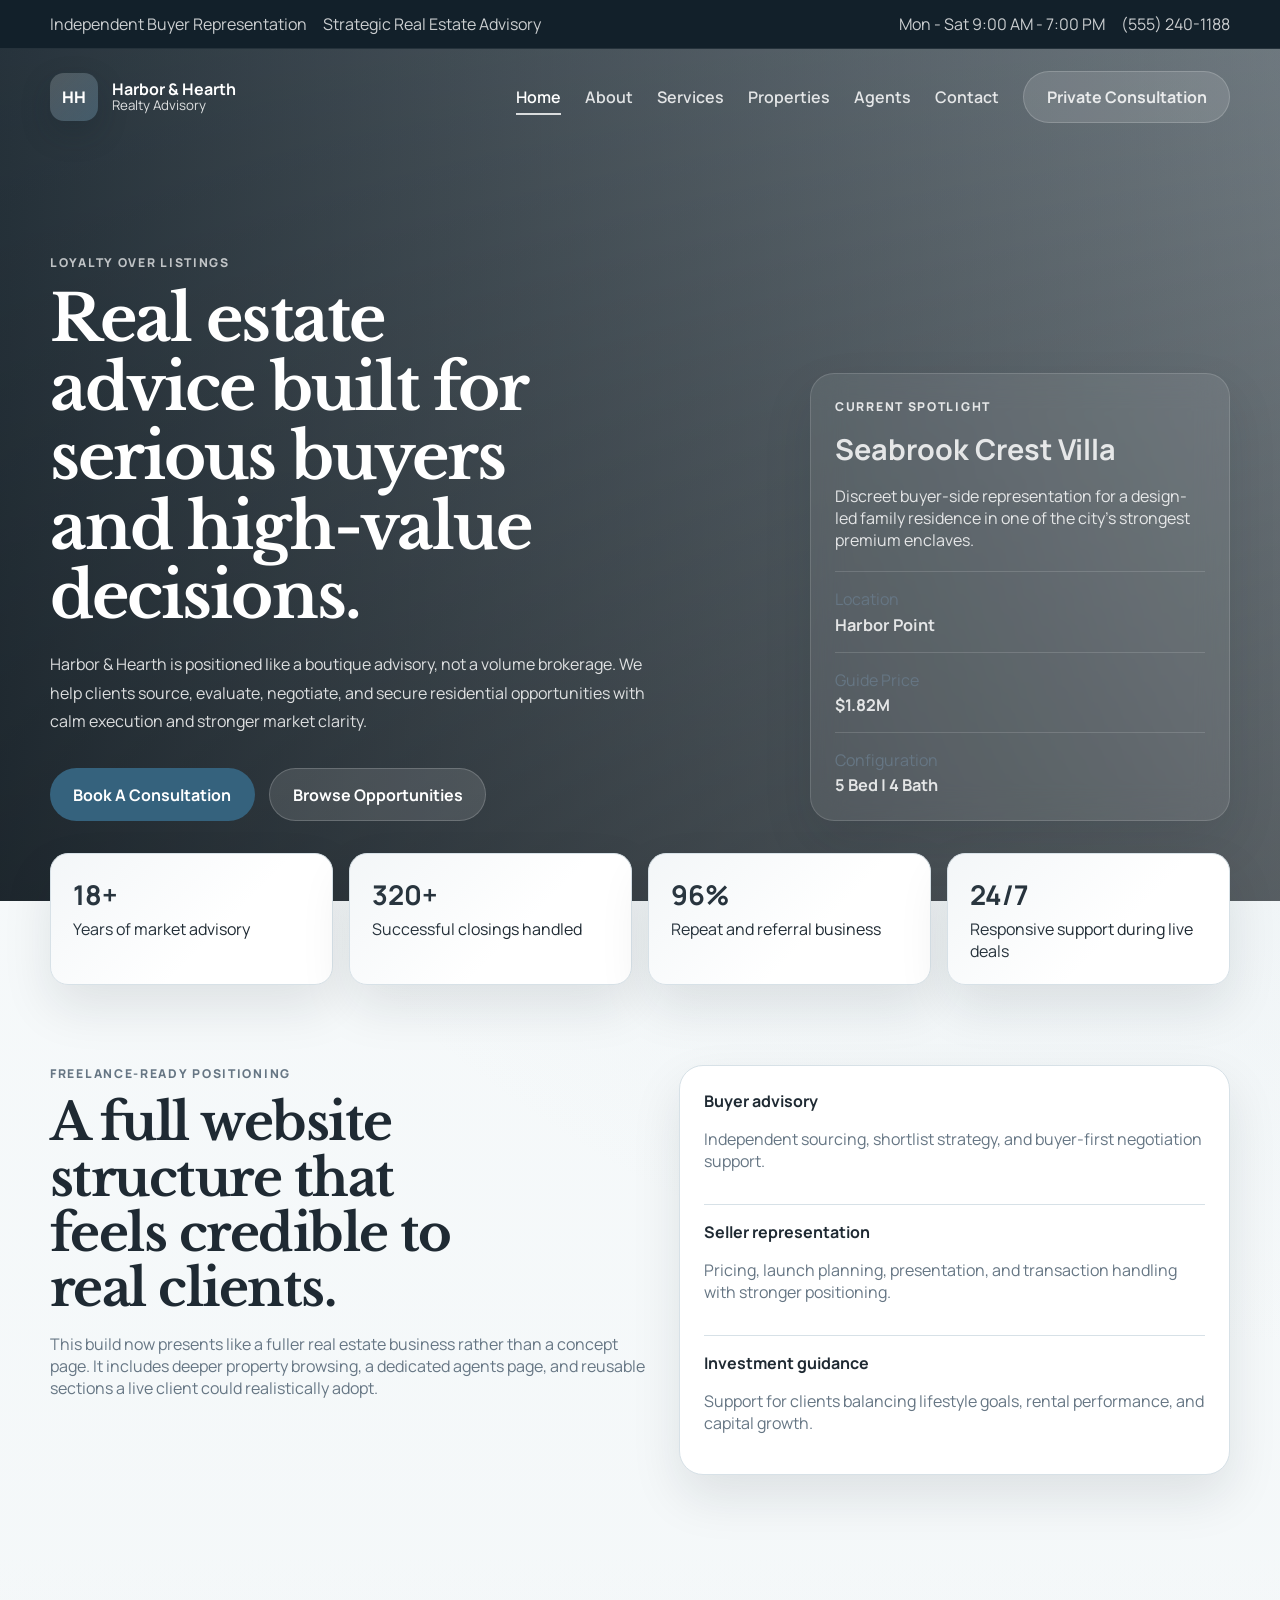
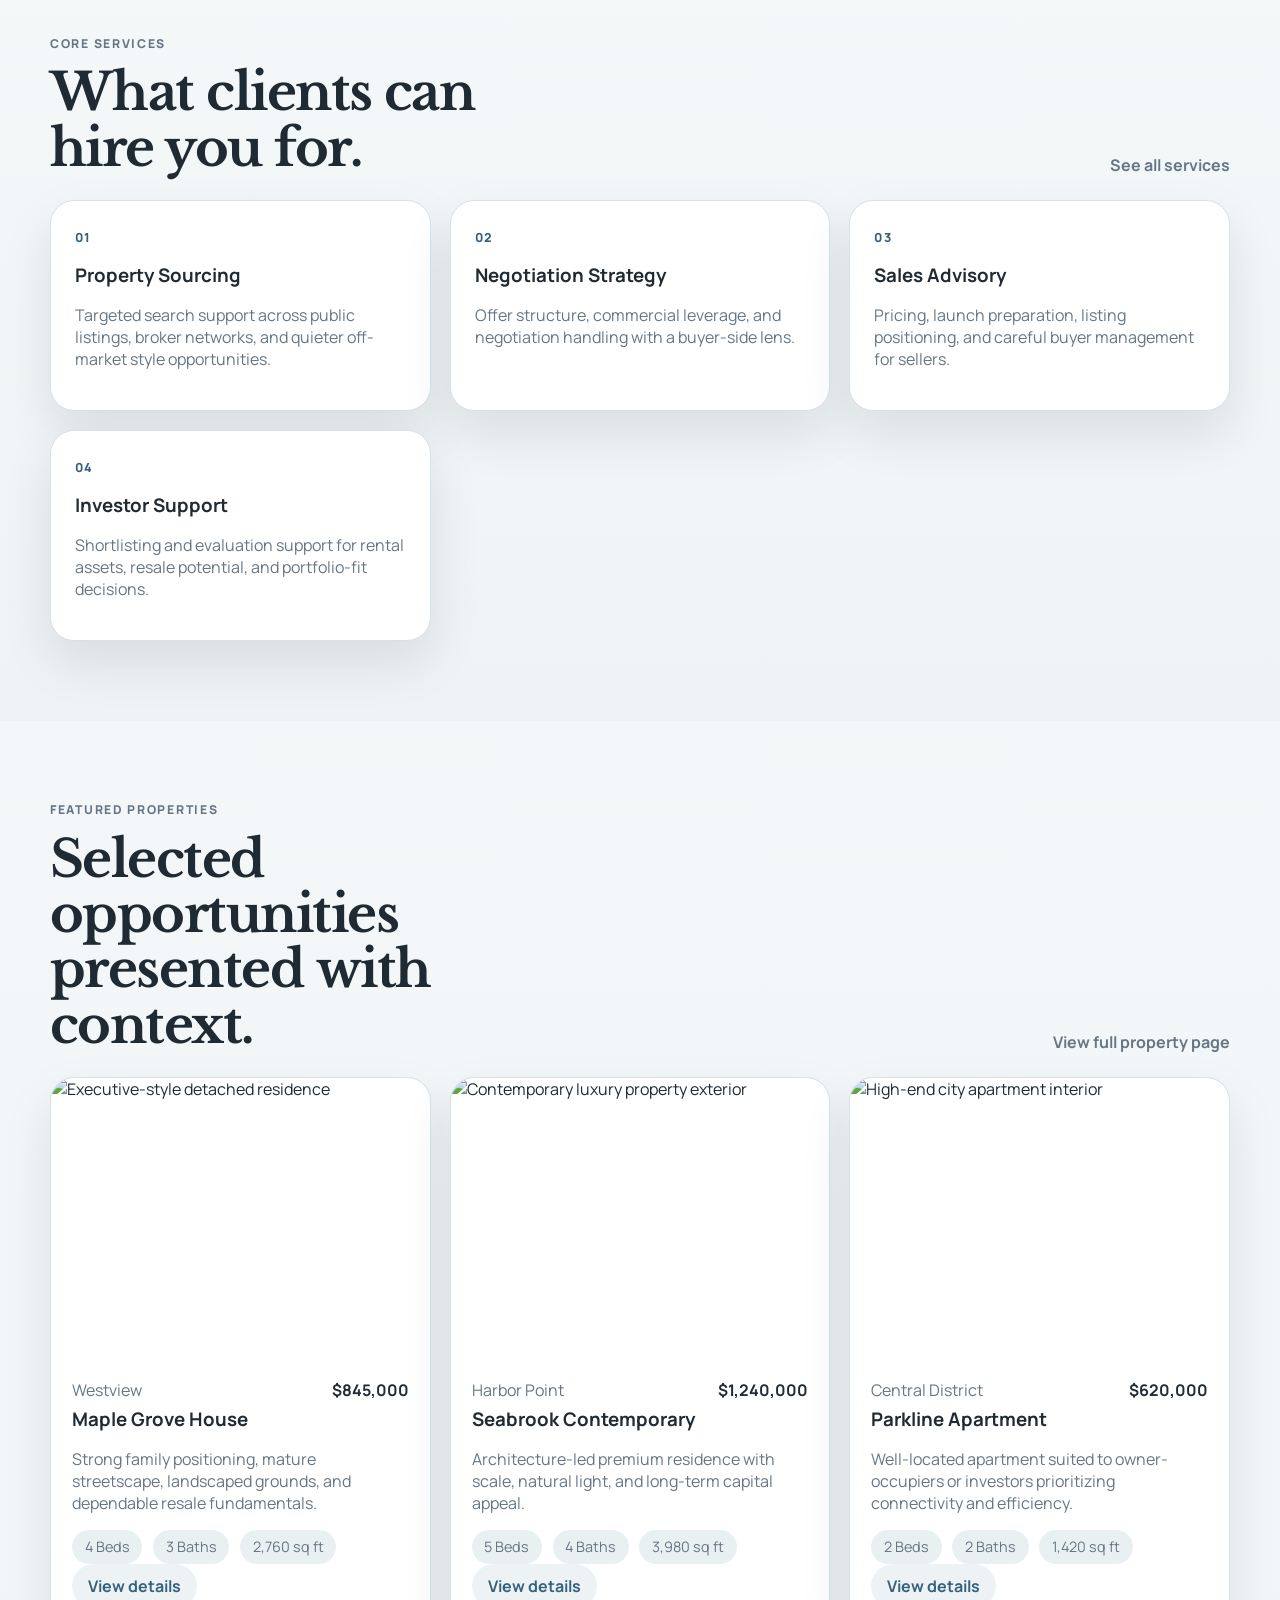
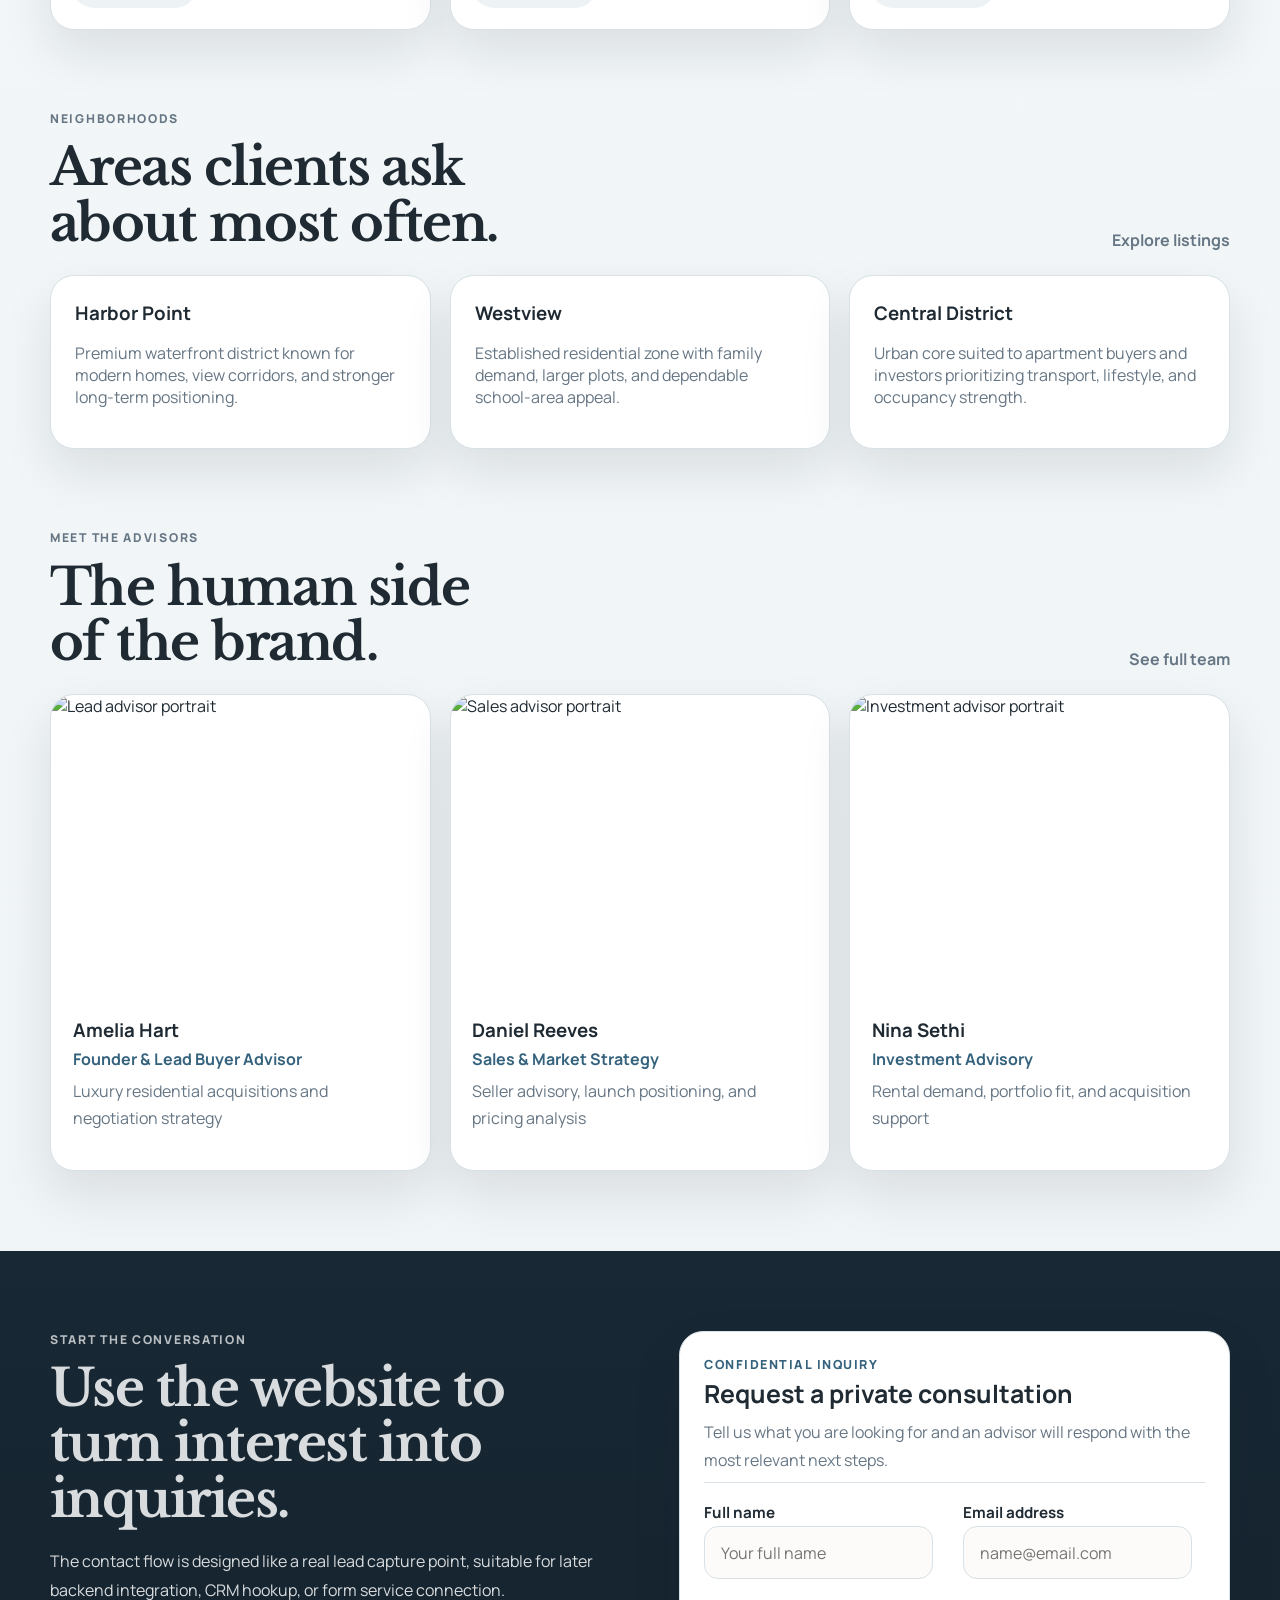
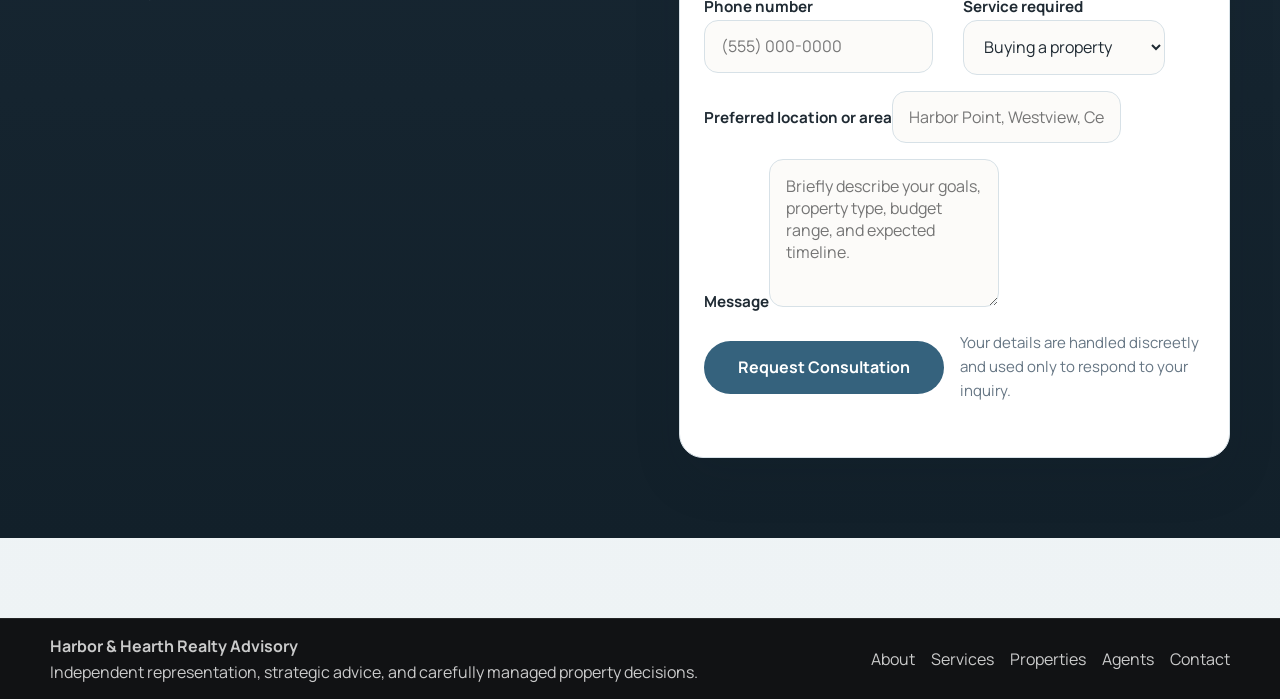
==== index.html @ f1cc51b2 "Initial commit - real estate website" ====
<!DOCTYPE html>
<html lang="en">

<head>
  <meta charset="UTF-8">
  <meta name="viewport" content="width=device-width, initial-scale=1.0">
  <title>Harbor & Hearth Realty Advisory</title>
  <meta name="description"
    content="Independent real estate advisory for buyers, sellers, and investors seeking premium residential opportunities.">
  <link rel="preconnect" href="https://fonts.googleapis.com">
  <link rel="preconnect" href="https://fonts.gstatic.com" crossorigin>
  <link
    href="https://fonts.googleapis.com/css2?family=Libre+Baskerville:wght@400;700&family=Manrope:wght@400;500;600;700;800&display=swap"
    rel="stylesheet">
  <link rel="stylesheet" href="styles.css">
</head>

<body>
  <div class="site-wrap">
    <header class="utility-bar">
      <div class="container utility-inner">
        <div class="utility-left"><span>Independent Buyer Representation</span><span>Strategic Real Estate
            Advisory</span></div>
        <div class="utility-right"><span>Mon - Sat 9:00 AM - 7:00 PM</span><span>(555) 240-1188</span></div>
      </div>
    </header>
    <header class="hero-shell hero-home">
      <div class="hero-overlay"></div>
      <nav class="nav container"><a class="brand" href="index.html"><span class="brand-badge">HH</span><span
            class="brand-copy"><strong>Harbor & Hearth</strong><small>Realty Advisory</small></span></a><button
          class="nav-toggle" type="button" aria-expanded="false"
          aria-label="Toggle navigation"><span></span><span></span><span></span></button>
        <div class="nav-links"><a href="index.html" aria-current="page">Home</a><a href="about.html">About</a><a
            href="services.html">Services</a><a href="properties.html">Properties</a><a href="agents.html">Agents</a><a
            href="contact.html">Contact</a><a class="button button-light" href="contact.html">Private Consultation</a>
        </div>
      </nav>
      <section class="hero container hero-main">
        <div class="hero-copy">
          <p class="section-tag section-tag-light">Loyalty over listings</p>
          <h1>Real estate advice built for serious buyers and high-value decisions.</h1>
          <p class="lead lead-light">Harbor & Hearth is positioned like a boutique advisory, not a volume brokerage. We
            help clients source, evaluate, negotiate, and secure residential opportunities with calm execution and
            stronger market clarity.</p>
          <div class="hero-actions"><a class="button button-solid" href="contact.html">Book A Consultation</a><a
              class="button button-ghost" href="properties.html">Browse Opportunities</a></div>
        </div>
        <aside class="hero-feature-card">
          <p class="section-tag section-tag-light">Current Spotlight</p>
          <h2>Seabrook Crest Villa</h2>
          <p>Discreet buyer-side representation for a design-led family residence in one of the city's strongest premium
            enclaves.</p>
          <div class="feature-meta">
            <div><span>Location</span><strong>Harbor Point</strong></div>
            <div><span>Guide Price</span><strong>$1.82M</strong></div>
            <div><span>Configuration</span><strong>5 Bed | 4 Bath</strong></div>
          </div>
        </aside>
      </section>
    </header>
    <main>
      <section class="stats-strip container">
        <article><strong data-count="18+">18+</strong><span>Years of market advisory</span></article>
        <article><strong data-count="320+">320+</strong><span>Successful closings handled</span></article>
        <article><strong data-count="96%">96%</strong><span>Repeat and referral business</span></article>
        <article><strong data-count="24/7">24/7</strong><span>Responsive support during live deals</span></article>
      </section>
      <section class="section container intro-grid">
        <div class="intro-copy">
          <p class="section-tag">Freelance-ready positioning</p>
          <h2>A full website structure that feels credible to real clients.</h2>
          <p>This build now presents like a fuller real estate business rather than a concept page. It includes deeper
            property browsing, a dedicated agents page, and reusable sections a live client could realistically adopt.
          </p>
        </div>
        <div class="intro-panel">
          <div><strong>Buyer advisory</strong>
            <p>Independent sourcing, shortlist strategy, and buyer-first negotiation support.</p>
          </div>
          <div><strong>Seller representation</strong>
            <p>Pricing, launch planning, presentation, and transaction handling with stronger positioning.</p>
          </div>
          <div><strong>Investment guidance</strong>
            <p>Support for clients balancing lifestyle goals, rental performance, and capital growth.</p>
          </div>
        </div>
      </section>
      <section class="section section-tinted">
        <div class="container">
          <div class="section-head">
            <div>
              <p class="section-tag">Core Services</p>
              <h2>What clients can hire you for.</h2>
            </div><a class="simple-link" href="services.html">See all services</a>
          </div>
          <div class="service-grid">
            <article><span class="service-number">01</span>
              <h3>Property Sourcing</h3>
              <p>Targeted search support across public listings, broker networks, and quieter off-market style
                opportunities.</p>
            </article>
            <article><span class="service-number">02</span>
              <h3>Negotiation Strategy</h3>
              <p>Offer structure, commercial leverage, and negotiation handling with a buyer-side lens.</p>
            </article>
            <article><span class="service-number">03</span>
              <h3>Sales Advisory</h3>
              <p>Pricing, launch preparation, listing positioning, and careful buyer management for sellers.</p>
            </article>
            <article><span class="service-number">04</span>
              <h3>Investor Support</h3>
              <p>Shortlisting and evaluation support for rental assets, resale potential, and portfolio-fit decisions.
              </p>
            </article>
          </div>
        </div>
      </section>
      <section class="section container">
        <div class="section-head">
          <div>
            <p class="section-tag">Featured Properties</p>
            <h2>Selected opportunities presented with context.</h2>
          </div><a class="simple-link" href="properties.html">View full property page</a>
        </div>
        <div class="property-grid">
          <article class="property-card"><img
              src="https://images.unsplash.com/photo-1512917774080-9991f1c4c750?auto=format&fit=crop&w=1200&q=80"
              alt="Executive-style detached residence">
            <div class="property-content">
              <div class="property-topline"><span>Westview</span><strong>$845,000</strong></div>
              <h3>Maple Grove House</h3>
              <p>Strong family positioning, mature streetscape, landscaped grounds, and dependable resale fundamentals.
              </p>
              <ul class="pill-list">
                <li>4 Beds</li>
                <li>3 Baths</li>
                <li>2,760 sq ft</li>
              </ul><a class="property-link" href="property-detail.html">View details</a>
            </div>
          </article>
          <article class="property-card property-card-featured"><img
              src="https://images.unsplash.com/photo-1494526585095-c41746248156?auto=format&fit=crop&w=1200&q=80"
              alt="Contemporary luxury property exterior">
            <div class="property-content">
              <div class="property-topline"><span>Harbor Point</span><strong>$1,240,000</strong></div>
              <h3>Seabrook Contemporary</h3>
              <p>Architecture-led premium residence with scale, natural light, and long-term capital appeal.</p>
              <ul class="pill-list">
                <li>5 Beds</li>
                <li>4 Baths</li>
                <li>3,980 sq ft</li>
              </ul><a class="property-link" href="property-detail.html">View details</a>
            </div>
          </article>
          <article class="property-card"><img
              src="https://images.unsplash.com/photo-1505693416388-ac5ce068fe85?auto=format&fit=crop&w=1200&q=80"
              alt="High-end city apartment interior">
            <div class="property-content">
              <div class="property-topline"><span>Central District</span><strong>$620,000</strong></div>
              <h3>Parkline Apartment</h3>
              <p>Well-located apartment suited to owner-occupiers or investors prioritizing connectivity and efficiency.
              </p>
              <ul class="pill-list">
                <li>2 Beds</li>
                <li>2 Baths</li>
                <li>1,420 sq ft</li>
              </ul><a class="property-link" href="property-detail.html">View details</a>
            </div>
          </article>
        </div>
      </section>
      <section class="section container neighborhood-section">
        <div class="section-head">
          <div>
            <p class="section-tag">Neighborhoods</p>
            <h2>Areas clients ask about most often.</h2>
          </div><a class="simple-link" href="properties.html">Explore listings</a>
        </div>
        <div class="team-cards">
          <article class="team-card">
            <h3>Harbor Point</h3>
            <p>Premium waterfront district known for modern homes, view corridors, and stronger long-term positioning.
            </p>
          </article>
          <article class="team-card">
            <h3>Westview</h3>
            <p>Established residential zone with family demand, larger plots, and dependable school-area appeal.</p>
          </article>
          <article class="team-card">
            <h3>Central District</h3>
            <p>Urban core suited to apartment buyers and investors prioritizing transport, lifestyle, and occupancy
              strength.</p>
          </article>
        </div>
      </section>
      <section class="section container">
        <div class="section-head">
          <div>
            <p class="section-tag">Meet The Advisors</p>
            <h2>The human side of the brand.</h2>
          </div><a class="simple-link" href="agents.html">See full team</a>
        </div>
        <div class="agent-preview-grid">
          <article class="agent-card"><img
              src="https://images.unsplash.com/photo-1494790108377-be9c29b29330?auto=format&fit=crop&w=800&q=80"
              alt="Lead advisor portrait">
            <div class="agent-card-content">
              <h3>Amelia Hart</h3>
              <p>Founder & Lead Buyer Advisor</p><span>Luxury residential acquisitions and negotiation strategy</span>
            </div>
          </article>
          <article class="agent-card"><img
              src="https://images.unsplash.com/photo-1500648767791-00dcc994a43e?auto=format&fit=crop&w=800&q=80"
              alt="Sales advisor portrait">
            <div class="agent-card-content">
              <h3>Daniel Reeves</h3>
              <p>Sales & Market Strategy</p><span>Seller advisory, launch positioning, and pricing analysis</span>
            </div>
          </article>
          <article class="agent-card"><img
              src="https://images.unsplash.com/photo-1438761681033-6461ffad8d80?auto=format&fit=crop&w=800&q=80"
              alt="Investment advisor portrait">
            <div class="agent-card-content">
              <h3>Nina Sethi</h3>
              <p>Investment Advisory</p><span>Rental demand, portfolio fit, and acquisition support</span>
            </div>
          </article>
        </div>
      </section>
      <section class="section section-dark">
        <div class="container contact-layout">
          <div class="contact-copy">
            <p class="section-tag section-tag-light">Start The Conversation</p>
            <h2>Use the website to turn interest into inquiries.</h2>
            <p class="lead lead-light">The contact flow is designed like a real lead capture point, suitable for later
              backend integration, CRM hookup, or form service connection.</p>
          </div>
          <form class="contact-form contact-form-panel">
            <div class="form-header full-width">
              <p class="form-kicker">Confidential Inquiry</p>
              <h3>Request a private consultation</h3>
              <p>Tell us what you are looking for and an advisor will respond with the most relevant next steps.</p>
            </div><label><span class="field-label">Full name</span><input type="text"
                placeholder="Your full name"></label><label><span class="field-label">Email address</span><input
                type="email" placeholder="name@email.com"></label><label><span class="field-label">Phone
                number</span><input type="tel" placeholder="(555) 000-0000"></label><label><span
                class="field-label">Service required</span><select>
                <option>Buying a property</option>
                <option>Selling a property</option>
                <option>Investment advisory</option>
              </select></label><label class="full-width"><span class="field-label">Preferred location or
                area</span><input type="text" placeholder="Harbor Point, Westview, Central District"></label><label
              class="full-width"><span class="field-label">Message</span><textarea rows="5"
                placeholder="Briefly describe your goals, property type, budget range, and expected timeline."></textarea></label>
            <div class="form-footer full-width"><button class="button button-solid" type="submit">Request
                Consultation</button>
              <p class="form-assurance">Your details are handled discreetly and used only to respond to your inquiry.
              </p>
            </div>
            <p class="form-note full-width" aria-live="polite"></p>
          </form>
        </div>
      </section>
    </main>
    <footer class="site-footer">
      <div class="container footer-inner">
        <div><strong>Harbor & Hearth Realty Advisory</strong>
          <p>Independent representation, strategic advice, and carefully managed property decisions.</p>
        </div>
        <div class="footer-meta"><a href="about.html">About</a><a href="services.html">Services</a><a
            href="properties.html">Properties</a><a href="agents.html">Agents</a><a href="contact.html">Contact</a>
        </div>
      </div>
    </footer>
  </div>
  <script src="script.js"></script>
</body>

</html>
---- styles.css ----
:root {
  --bg: #f4f7f8;
  --surface: #ffffff;
  --surface-soft: #e9f0f2;
  --surface-tint: #edf3f5;
  --surface-green: #e7eff0;
  --text: #1f2a33;
  --muted: #667684;
  --line: #d7e1e7;
  --accent: #9db7c5;
  --accent-strong: #35627d;
  --navy: #12202a;
  --navy-soft: #182834;
  --shadow: 0 22px 50px rgba(20, 33, 43, 0.1);
  --radius-xl: 32px;
  --radius-lg: 24px;
  --radius-md: 18px;
  --container: 1180px;
  --ease-smooth: cubic-bezier(0.22, 1, 0.36, 1);
}

* {
  box-sizing: border-box;
}

html {
  scroll-behavior: smooth;
}

body {
  margin: 0;
  font-family: "Manrope", sans-serif;
  color: var(--text);
  background:
    radial-gradient(circle at top right, rgba(157, 183, 197, 0.18), transparent 24%),
    linear-gradient(180deg, #f7fafb 0%, #eef3f5 100%);
  overflow-x: hidden;
}

img {
  display: block;
  width: 100%;
  object-fit: cover;
}

a {
  color: inherit;
  text-decoration: none;
  transition: color 0.3s var(--ease-smooth), opacity 0.3s var(--ease-smooth);
}

button,
input,
select,
textarea {
  font: inherit;
}

.container {
  width: min(calc(100% - 2rem), var(--container));
  margin: 0 auto;
}

.utility-bar {
  background: var(--navy);
  color: rgba(255, 255, 255, 0.78);
  border-bottom: 1px solid rgba(255, 255, 255, 0.08);
}

.utility-inner,
.utility-left,
.utility-right,
.footer-inner,
.footer-meta,
.contact-details {
  display: flex;
  align-items: center;
  gap: 1rem;
}

.utility-inner,
.footer-inner {
  justify-content: space-between;
  min-height: 3rem;
}

.utility-left,
.utility-right,
.footer-meta,
.contact-details {
  flex-wrap: wrap;
}

.hero-shell,
.inner-hero {
  position: relative;
  color: #ffffff;
  background-position: center;
  background-size: cover;
  overflow: hidden;
}

.hero-home {
  min-height: 92vh;
  background-image:
    linear-gradient(90deg, rgba(18, 32, 42, 0.9), rgba(18, 32, 42, 0.54)),
    url("https://images.unsplash.com/photo-1600585154340-be6161a56a0c?auto=format&fit=crop&w=1800&q=80");
}

.inner-hero {
  background-image:
    linear-gradient(90deg, rgba(18, 32, 42, 0.88), rgba(18, 32, 42, 0.52)),
    url("https://images.unsplash.com/photo-1460317442991-0ec209397118?auto=format&fit=crop&w=1800&q=80");
}

.inner-hero-about {
  background-image:
    linear-gradient(90deg, rgba(18, 32, 42, 0.88), rgba(18, 32, 42, 0.52)),
    url("https://images.unsplash.com/photo-1486406146926-c627a92ad1ab?auto=format&fit=crop&w=1800&q=80");
}

.inner-hero-services {
  background-image:
    linear-gradient(90deg, rgba(18, 32, 42, 0.88), rgba(18, 32, 42, 0.52)),
    url("https://images.unsplash.com/photo-1462396240927-52058a6a84ec?auto=format&fit=crop&w=1800&q=80");
}

.inner-hero-properties {
  background-image:
    linear-gradient(90deg, rgba(18, 32, 42, 0.88), rgba(18, 32, 42, 0.52)),
    url("https://images.unsplash.com/photo-1460317442991-0ec209397118?auto=format&fit=crop&w=1800&q=80");
}

.inner-hero-contact {
  background-image:
    linear-gradient(90deg, rgba(18, 32, 42, 0.88), rgba(18, 32, 42, 0.52)),
    url("https://images.unsplash.com/photo-1431576901776-e539bd916ba2?auto=format&fit=crop&w=1800&q=80");
}

.hero-overlay {
  position: absolute;
  inset: 0;
  background: linear-gradient(180deg, rgba(0, 0, 0, 0.05), rgba(0, 0, 0, 0.28));
  pointer-events: none;
  animation: pulse-overlay 10s ease-in-out infinite alternate;
}

.nav,
.hero,
.contact-layout,
.inner-hero-content {
  position: relative;
  z-index: 1;
}

.nav {
  display: flex;
  align-items: center;
  justify-content: space-between;
  gap: 1rem;
  padding: 1.35rem 0;
  animation: fade-up 0.9s var(--ease-smooth) both;
}

.brand {
  display: inline-flex;
  align-items: center;
  gap: 0.85rem;
}

.brand-badge {
  display: grid;
  place-items: center;
  width: 3rem;
  height: 3rem;
  border-radius: 14px;
  background: linear-gradient(135deg, rgba(255, 255, 255, 0.18), rgba(109, 153, 178, 0.38));
  color: #ffffff;
  font-weight: 800;
  box-shadow: 0 12px 30px rgba(18, 32, 42, 0.22);
}

.brand-copy {
  display: flex;
  flex-direction: column;
  line-height: 1.1;
}

.brand-copy strong {
  font-size: 1rem;
}

.brand-copy small,
.nav-links a,
.section-tag-light,
.lead-light,
.hero-feature-card p,
.hero-feature-card span,
.hero-feature-card h2,
.contact-copy,
.contact-copy .lead,
.hero-feature-card strong {
  color: rgba(255, 255, 255, 0.84);
}

.section-tag,
.pill-list li,
.property-topline span,
.report-type,
.form-note,
.simple-link,
.feature-meta span,
.contact-form label,
.page-copy,
.stack-list li,
.timeline-list span,
.contact-details span,
.intro-copy p,
.intro-panel p,
.service-grid p,
.property-content p,
.insight-copy p,
.insight-points span,
.report-stack p,
.team-card p,
.detail-card p {
  color: var(--muted);
}

.nav-links {
  display: flex;
  align-items: center;
  gap: 1.5rem;
}

.nav-links a[aria-current="page"] {
  color: #ffffff;
}

.nav-links a:not(.button) {
  font-weight: 600;
  position: relative;
}

.nav-links a:not(.button)::after {
  content: "";
  position: absolute;
  left: 0;
  bottom: -0.45rem;
  width: 100%;
  height: 2px;
  transform: scaleX(0);
  transform-origin: left;
  background: rgba(255, 255, 255, 0.8);
  transition: transform 0.3s var(--ease-smooth);
}

.nav-links a:not(.button):hover::after,
.nav-links a[aria-current="page"]::after {
  transform: scaleX(1);
}

.nav-toggle {
  display: none;
  width: 3rem;
  height: 3rem;
  border: 1px solid rgba(255, 255, 255, 0.16);
  background: rgba(255, 255, 255, 0.08);
  border-radius: 14px;
  cursor: pointer;
}

.nav-toggle span {
  display: block;
  width: 1.1rem;
  height: 2px;
  margin: 0.24rem auto;
  background: #ffffff;
}

.button {
  display: inline-flex;
  align-items: center;
  justify-content: center;
  min-height: 3.15rem;
  padding: 0.9rem 1.4rem;
  border-radius: 999px;
  border: 1px solid transparent;
  font-weight: 700;
  transition:
    transform 0.3s var(--ease-smooth),
    background 0.3s var(--ease-smooth),
    border-color 0.3s var(--ease-smooth),
    box-shadow 0.3s var(--ease-smooth);
}

.button:hover {
  transform: translateY(-3px);
  box-shadow: 0 14px 28px rgba(20, 33, 43, 0.16);
}

.button-solid {
  background: var(--accent-strong);
  color: #ffffff;
}

.button-light,
.button-ghost {
  background: rgba(255, 255, 255, 0.12);
  color: #ffffff;
  border-color: rgba(255, 255, 255, 0.18);
}

.hero-main {
  display: grid;
  grid-template-columns: minmax(0, 1fr) minmax(340px, 420px);
  gap: 2rem;
  align-items: end;
  min-height: calc(92vh - 4.5rem);
  padding: 4rem 0 5rem;
}

.hero-copy,
.inner-hero-content {
  animation: fade-up 1s var(--ease-smooth) both;
}

.hero-feature-card {
  animation: fade-up 1.15s var(--ease-smooth) both;
}

.hero h1,
.inner-hero-content h1,
.section h2,
.contact-copy h2 {
  margin: 0;
  font-family: "Libre Baskerville", serif;
  letter-spacing: -0.03em;
  line-height: 1.08;
}

.hero h1,
.inner-hero-content h1 {
  max-width: 11ch;
  font-size: clamp(3rem, 5vw, 5.1rem);
}

.inner-hero-content {
  padding: 4rem 0 5rem;
}

.inner-hero-content .lead {
  max-width: 60ch;
}

.section-tag {
  margin: 0 0 0.85rem;
  text-transform: uppercase;
  letter-spacing: 0.14em;
  font-size: 0.76rem;
  font-weight: 800;
}

.section-tag-light {
  color: rgba(255, 255, 255, 0.7);
}

.lead {
  max-width: 60ch;
  margin: 1.25rem 0 0;
  line-height: 1.8;
}

.hero-actions {
  display: flex;
  flex-wrap: wrap;
  gap: 0.9rem;
  margin-top: 2rem;
}

.hero-feature-card,
.panel-card,
.detail-card,
.filters-panel,
.stats-strip article,
.intro-panel,
.service-grid article,
.property-card,
.report-stack article,
.contact-form-panel,
.team-card,
.filter-chip {
  background: var(--surface);
  border: 1px solid var(--line);
  box-shadow: var(--shadow);
  transition:
    transform 0.35s var(--ease-smooth),
    box-shadow 0.35s var(--ease-smooth),
    border-color 0.35s var(--ease-smooth);
}

.hero-feature-card {
  padding: 1.5rem;
  border-radius: var(--radius-lg);
  background: rgba(255, 255, 255, 0.08);
  border: 1px solid rgba(255, 255, 255, 0.14);
  backdrop-filter: blur(16px);
}

.panel-card:hover,
.detail-card:hover,
.service-grid article:hover,
.property-card:hover,
.report-stack article:hover,
.team-card:hover,
.filter-chip:hover,
.stats-strip article:hover,
.intro-panel:hover,
.contact-form-panel:hover {
  transform: translateY(-6px);
  box-shadow: 0 28px 60px rgba(20, 33, 43, 0.16);
  border-color: rgba(53, 98, 125, 0.22);
}

.hero-feature-card h2 {
  margin: 0.25rem 0 0.6rem;
  font-size: 1.8rem;
}

.feature-meta {
  display: grid;
  gap: 1rem;
  margin-top: 1.3rem;
}

.feature-meta div {
  padding-top: 1rem;
  border-top: 1px solid rgba(255, 255, 255, 0.14);
}

.feature-meta span,
.feature-meta strong {
  display: block;
}

.feature-meta strong {
  margin-top: 0.2rem;
  font-size: 1.02rem;
}

.stats-strip {
  display: grid;
  grid-template-columns: repeat(4, minmax(0, 1fr));
  gap: 1rem;
  margin-top: -3rem;
  position: relative;
  z-index: 2;
}

.stats-strip article {
  position: relative;
  overflow: hidden;
}

.stats-strip article::before {
  content: "";
  position: absolute;
  inset: 0;
  background: linear-gradient(135deg, rgba(157, 183, 197, 0.12), transparent 60%);
  pointer-events: none;
}

.stats-strip article {
  padding: 1.35rem;
  border-radius: var(--radius-md);
}

.stats-strip strong {
  display: block;
  margin-bottom: 0.35rem;
  font-size: 1.7rem;
}

.section {
  padding: 5rem 0 0;
}

.section-tinted {
  background: linear-gradient(180deg, transparent, rgba(237, 243, 245, 0.9));
  padding: 5rem 0;
  margin-top: 5rem;
}

.section-dark {
  margin-top: 5rem;
  padding: 5rem 0;
  background: linear-gradient(180deg, var(--navy-soft), var(--navy));
}

.section-head,
.compact-head {
  display: flex;
  justify-content: space-between;
  align-items: end;
  gap: 1rem;
  margin-bottom: 1.5rem;
}

.section h2,
.contact-copy h2,
.two-column-page h2 {
  max-width: 12ch;
  font-size: clamp(2rem, 4vw, 3.7rem);
}

.simple-link {
  font-weight: 700;
}

.intro-grid,
.insight-layout,
.contact-layout,
.two-column-page,
.section-split-alt,
.contact-page-grid {
  display: grid;
  grid-template-columns: 1.05fr 0.95fr;
  gap: 1.3rem;
}

.intro-panel,
.panel-card,
.soft-panel,
.detail-card,
.team-card,
.filter-chip {
  padding: 1.5rem;
  border-radius: var(--radius-lg);
}

.intro-panel {
  display: grid;
  gap: 1rem;
}

.intro-panel div,
.timeline-list div {
  padding-bottom: 1rem;
  border-bottom: 1px solid var(--line);
}

.intro-panel div:last-child,
.timeline-list div:last-child {
  padding-bottom: 0;
  border-bottom: 0;
}

.intro-panel strong,
.insight-points strong,
.timeline-list strong,
.contact-details strong {
  display: block;
  margin-bottom: 0.35rem;
}

.service-grid,
.property-grid,
.team-cards,
.detailed-service-grid,
.agent-preview-grid {
  display: grid;
  gap: 1.2rem;
}

.service-grid,
.team-cards {
  grid-template-columns: repeat(3, minmax(0, 1fr));
}

.agent-preview-grid {
  grid-template-columns: repeat(3, minmax(0, 1fr));
}

.service-grid article,
.team-card,
.detail-card {
  padding: 1.5rem;
  border-radius: var(--radius-lg);
}

.service-grid article,
.detail-card,
.team-card,
.property-card,
.report-stack article,
.panel-card,
.intro-panel,
.stats-strip article,
.filters-panel,
.contact-form-panel {
  position: relative;
}

.detailed-service-grid {
  grid-template-columns: repeat(3, minmax(0, 1fr));
}

.service-number,
.report-type {
  display: inline-block;
  margin-bottom: 1rem;
  font-size: 0.78rem;
  letter-spacing: 0.12em;
  text-transform: uppercase;
  font-weight: 800;
  color: var(--accent-strong);
}

.service-grid h3,
.property-content h3,
.report-stack h3,
.panel-card h3,
.team-card h3,
.detail-card h3 {
  margin: 0 0 0.45rem;
}

.property-grid {
  grid-template-columns: repeat(3, minmax(0, 1fr));
}

.expanded-grid {
  padding-top: 2rem;
}

.property-card {
  overflow: hidden;
  border-radius: var(--radius-lg);
}

.property-card img,
.image-panel img {
  height: 280px;
  transition: transform 0.7s var(--ease-smooth), filter 0.7s var(--ease-smooth);
}

.property-card-featured {
  transform: translateY(-0.85rem);
}

.property-card:hover img,
.image-panel:hover img {
  transform: scale(1.045);
  filter: saturate(1.05);
}

.property-content {
  padding: 1.3rem;
}

.property-actions {
  display: flex;
  align-items: center;
  justify-content: space-between;
  gap: 0.8rem;
  margin-top: 1rem;
}

.property-link {
  display: inline-flex;
  align-items: center;
  justify-content: center;
  min-height: 2.75rem;
  padding: 0.7rem 1rem;
  border-radius: 999px;
  background: var(--surface-tint);
  color: var(--accent-strong);
  font-weight: 700;
  transition: transform 0.3s var(--ease-smooth), background 0.3s var(--ease-smooth);
}

.property-link:hover {
  background: rgba(53, 98, 125, 0.12);
  transform: translateY(-2px);
}

.listing-badge {
  display: inline-flex;
  align-items: center;
  justify-content: center;
  min-height: 2rem;
  padding: 0.4rem 0.75rem;
  border-radius: 999px;
  background: rgba(53, 98, 125, 0.08);
  color: var(--accent-strong);
  font-size: 0.82rem;
  font-weight: 800;
  letter-spacing: 0.04em;
  text-transform: uppercase;
}

.property-topline {
  display: flex;
  align-items: center;
  justify-content: space-between;
  gap: 1rem;
  margin-bottom: 0.35rem;
}

.pill-list,
.stack-list {
  display: flex;
  flex-wrap: wrap;
  gap: 0.65rem;
  list-style: none;
  padding: 0;
  margin: 1rem 0 0;
}

.stack-list {
  flex-direction: column;
  gap: 0.9rem;
}

.pill-list li {
  padding: 0.45rem 0.8rem;
  border-radius: 999px;
  background: var(--surface-soft);
  font-size: 0.9rem;
}

.insight-points,
.report-stack,
.timeline-list {
  display: grid;
  gap: 1rem;
}

.insight-points div,
.report-stack article,
.contact-details div,
.filter-chip {
  padding: 1.2rem;
  border-radius: var(--radius-md);
  border: 1px solid var(--line);
  background: var(--surface);
}

.section-head .simple-link:hover {
  color: var(--accent-strong);
}

.contact-layout,
.contact-page-grid {
  align-items: start;
}

.contact-form {
  display: grid;
  grid-template-columns: repeat(2, minmax(0, 1fr));
  gap: 1rem;
}

.contact-form-panel {
  padding: 1.5rem;
  border-radius: var(--radius-lg);
  background: #ffffff;
}

.form-header {
  padding-bottom: 0.5rem;
  margin-bottom: 0.15rem;
  border-bottom: 1px solid var(--line);
}

.form-kicker {
  margin: 0 0 0.45rem;
  font-size: 0.78rem;
  font-weight: 800;
  letter-spacing: 0.12em;
  text-transform: uppercase;
  color: var(--accent-strong);
}

.form-header h3 {
  margin: 0;
  font-size: 1.55rem;
  line-height: 1.15;
  color: var(--text);
}

.form-header p:last-child {
  margin: 0.7rem 0 0;
  color: var(--muted);
  line-height: 1.7;
}

.field-label {
  display: inline-block;
  margin-bottom: 0.18rem;
  font-size: 0.95rem;
  font-weight: 700;
  color: var(--text);
}

.contact-form input,
.contact-form select,
.contact-form textarea {
  min-height: 3.2rem;
  padding: 0.9rem 1rem;
  border: 1px solid var(--line);
  border-radius: 14px;
  background: #fcfbf9;
  color: var(--text);
  transition:
    border-color 0.3s var(--ease-smooth),
    box-shadow 0.3s var(--ease-smooth),
    transform 0.3s var(--ease-smooth);
}

.contact-form textarea {
  resize: vertical;
  min-height: 9.25rem;
}

.contact-form input:focus,
.contact-form select:focus,
.contact-form textarea:focus {
  outline: none;
  border-color: rgba(53, 98, 125, 0.45);
  box-shadow: 0 0 0 4px rgba(53, 98, 125, 0.12);
  transform: translateY(-1px);
}

.full-width {
  grid-column: 1 / -1;
}

.form-footer {
  display: flex;
  align-items: center;
  justify-content: space-between;
  gap: 1rem;
}

.form-footer .button {
  min-width: 240px;
}

.form-assurance {
  margin: 0;
  max-width: 34ch;
  color: var(--muted);
  line-height: 1.6;
  font-size: 0.94rem;
}

.form-note.full-width {
  margin-top: -0.15rem;
}

.filters-panel {
  display: flex;
  gap: 0.8rem;
  flex-wrap: wrap;
  padding: 1rem;
  border-radius: var(--radius-lg);
}

.filter-chip {
  padding: 0.85rem 1rem;
  box-shadow: none;
}

.property-filters .filter-chip {
  cursor: pointer;
  transition: background 0.3s var(--ease-smooth), color 0.3s var(--ease-smooth), border-color 0.3s var(--ease-smooth);
}

.property-filters .filter-chip.is-active {
  background: var(--accent-strong);
  color: #ffffff;
  border-color: transparent;
}

.property-card.is-hidden {
  display: none;
}

.agent-card {
  overflow: hidden;
  border-radius: var(--radius-lg);
  background: var(--surface);
  border: 1px solid var(--line);
  box-shadow: var(--shadow);
  transition: transform 0.35s var(--ease-smooth), box-shadow 0.35s var(--ease-smooth), border-color 0.35s var(--ease-smooth);
}

.agent-card:hover {
  transform: translateY(-6px);
  box-shadow: 0 28px 60px rgba(20, 33, 43, 0.16);
  border-color: rgba(53, 98, 125, 0.22);
}

.agent-card img {
  height: 300px;
  transition: transform 0.7s var(--ease-smooth);
}

.agent-card:hover img {
  transform: scale(1.04);
}

.agent-card-content {
  padding: 1.35rem;
}

.agent-card-content h3 {
  margin: 0;
}

.agent-card-content p {
  margin: 0.3rem 0 0.5rem;
  color: var(--accent-strong);
  font-weight: 700;
}

.agent-card-content span {
  display: block;
  color: var(--muted);
  line-height: 1.7;
  margin-bottom: 1rem;
}

.property-detail-layout {
  display: grid;
  grid-template-columns: 1.15fr 0.85fr;
  gap: 1.3rem;
}

.property-detail-gallery > img {
  height: 440px;
  border-radius: var(--radius-lg);
  box-shadow: var(--shadow);
}

.detail-gallery-grid {
  display: grid;
  grid-template-columns: repeat(3, minmax(0, 1fr));
  gap: 1rem;
  margin-top: 1rem;
}

.detail-gallery-grid img {
  height: 180px;
  border-radius: var(--radius-md);
  box-shadow: var(--shadow);
}

.property-detail-card {
  padding: 1.6rem;
}

.property-detail-card h3 {
  margin: 0 0 1rem;
  font-size: 2rem;
}

.site-footer {
  margin-top: 5rem;
  background: #111214;
  color: rgba(255, 255, 255, 0.78);
  border-top: 1px solid rgba(255, 255, 255, 0.08);
}

.reveal {
  opacity: 0;
  transform: translateY(28px);
  transition:
    opacity 0.8s var(--ease-smooth),
    transform 0.8s var(--ease-smooth);
}

.reveal.is-visible {
  opacity: 1;
  transform: translateY(0);
}

@keyframes fade-up {
  from {
    opacity: 0;
    transform: translateY(28px);
  }

  to {
    opacity: 1;
    transform: translateY(0);
  }
}

@keyframes pulse-overlay {
  from {
    opacity: 0.72;
  }

  to {
    opacity: 1;
  }
}

@media (prefers-reduced-motion: reduce) {
  *,
  *::before,
  *::after {
    animation: none !important;
    transition: none !important;
    scroll-behavior: auto !important;
  }

  .reveal {
    opacity: 1;
    transform: none;
  }
}

.footer-inner {
  min-height: 5rem;
}

.footer-inner p {
  margin: 0.25rem 0 0;
}

@media (max-width: 1080px) {
  .hero-main,
  .intro-grid,
  .insight-layout,
  .contact-layout,
  .two-column-page,
  .section-split-alt,
  .contact-page-grid,
  .property-grid,
  .team-cards,
  .detailed-service-grid,
  .agent-preview-grid,
  .property-detail-layout {
    grid-template-columns: 1fr;
  }

  .service-grid,
  .stats-strip {
    grid-template-columns: repeat(2, minmax(0, 1fr));
  }

  .property-card-featured {
    transform: none;
  }
}

@media (max-width: 780px) {
  .utility-inner,
  .utility-left,
  .utility-right,
  .footer-inner,
  .section-head,
  .compact-head {
    flex-direction: column;
    align-items: start;
  }

  .nav {
    position: relative;
  }

  .nav-toggle {
    display: inline-block;
  }

  .nav-links {
    position: absolute;
    top: calc(100% + 0.75rem);
    left: 0;
    right: 0;
    display: none;
    flex-direction: column;
    align-items: stretch;
    padding: 1rem;
    background: rgba(18, 32, 42, 0.96);
    border: 1px solid rgba(255, 255, 255, 0.1);
    border-radius: 20px;
    box-shadow: var(--shadow);
    z-index: 10;
  }

  .nav-links.is-open {
    display: flex;
  }

  .hero-main,
  .inner-hero-content {
    min-height: auto;
    padding: 3rem 0 4rem;
  }

  .hero h1,
  .inner-hero-content h1,
  .section h2,
  .contact-copy h2,
  .two-column-page h2 {
    max-width: 100%;
  }

  .stats-strip,
  .service-grid,
  .contact-form {
    grid-template-columns: 1fr;
  }

  .detail-gallery-grid {
    grid-template-columns: 1fr;
  }

  .full-width {
    grid-column: auto;
  }

  .form-footer {
    flex-direction: column;
    align-items: stretch;
  }

  .form-footer .button {
    width: 100%;
    min-width: 0;
  }
}
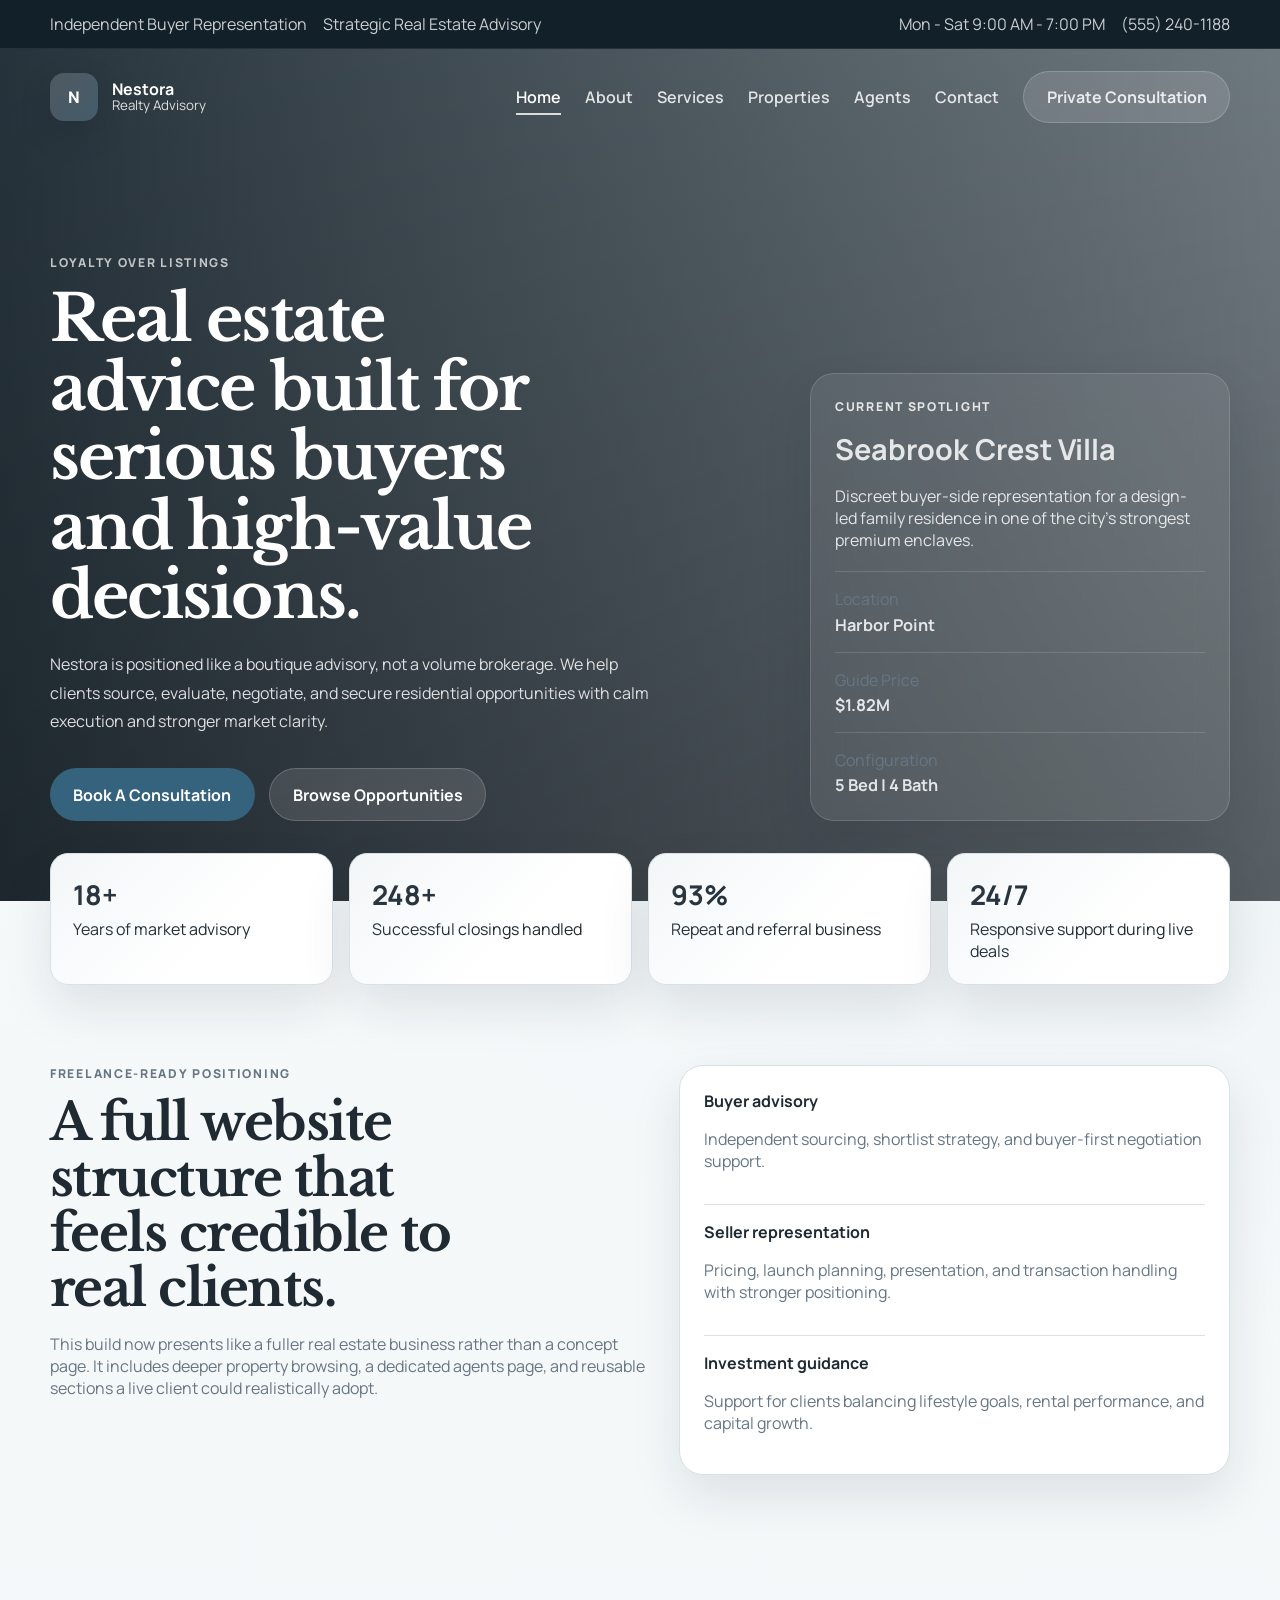
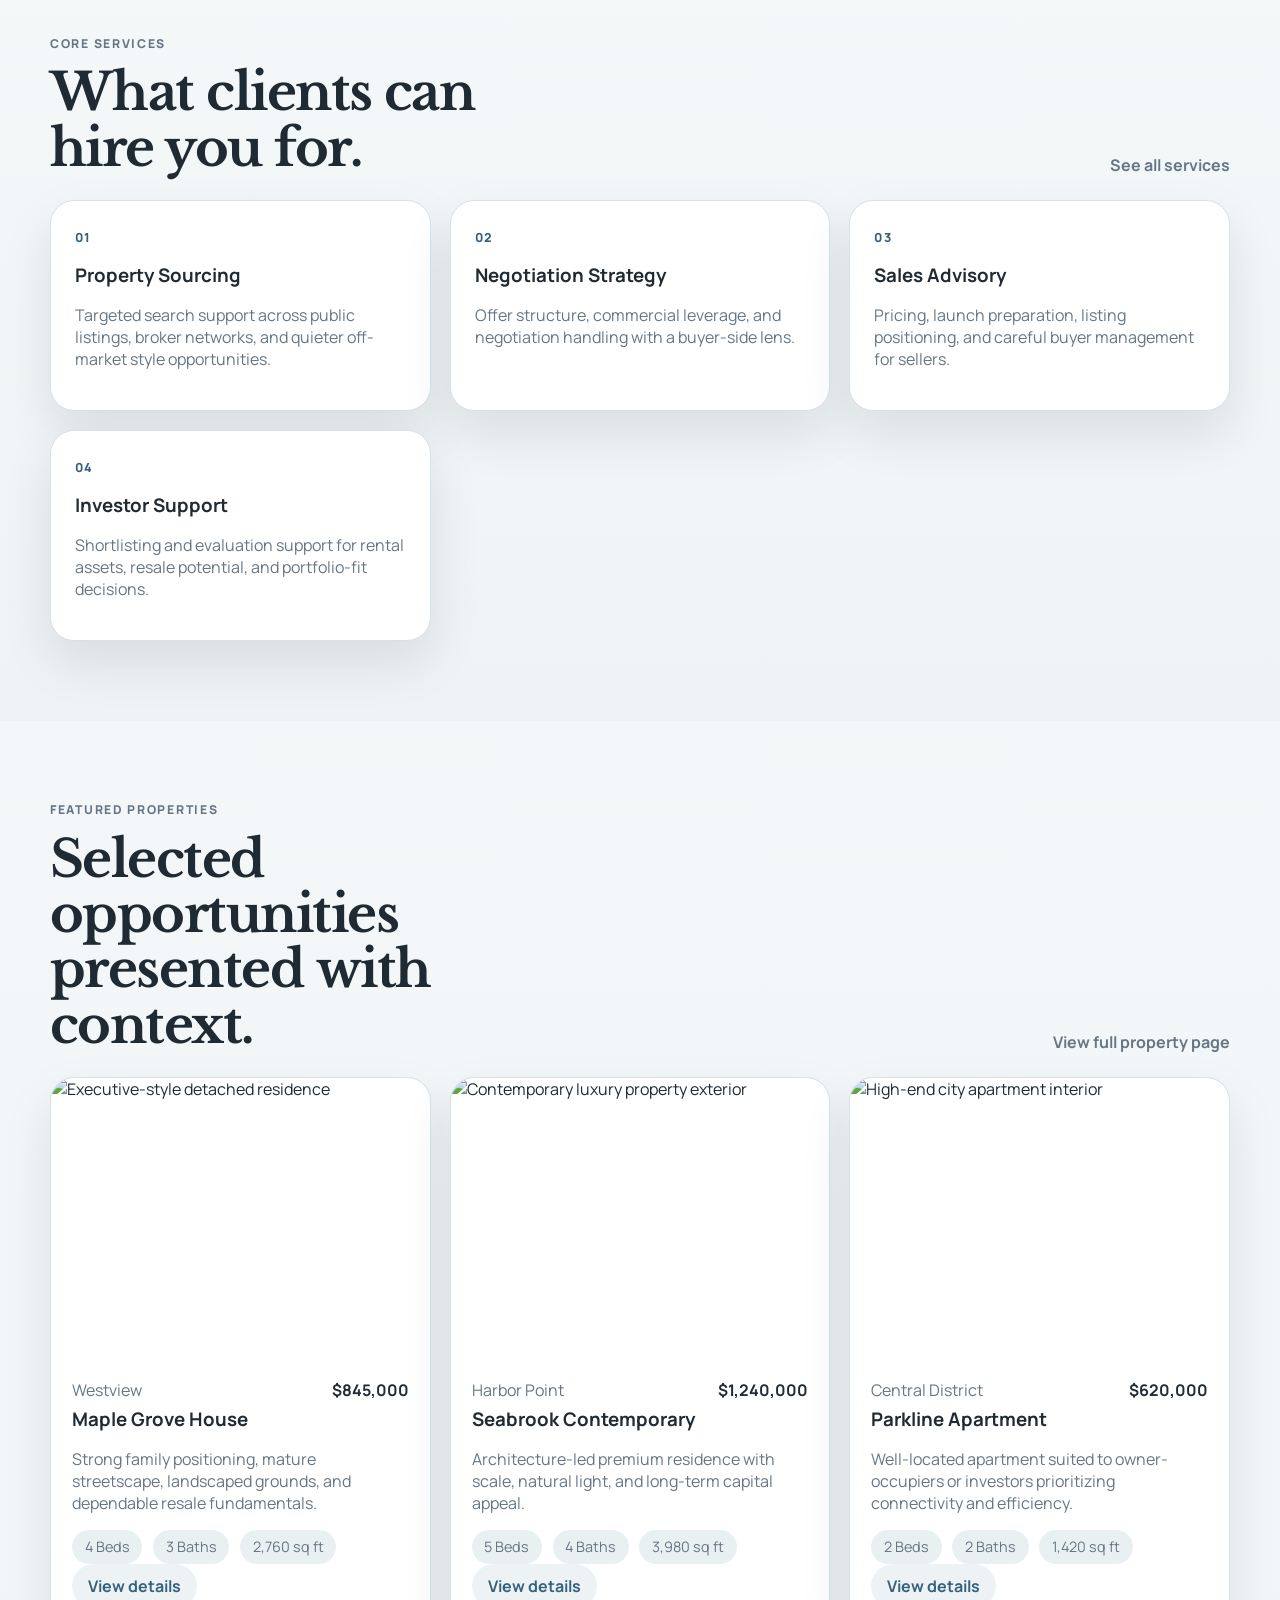
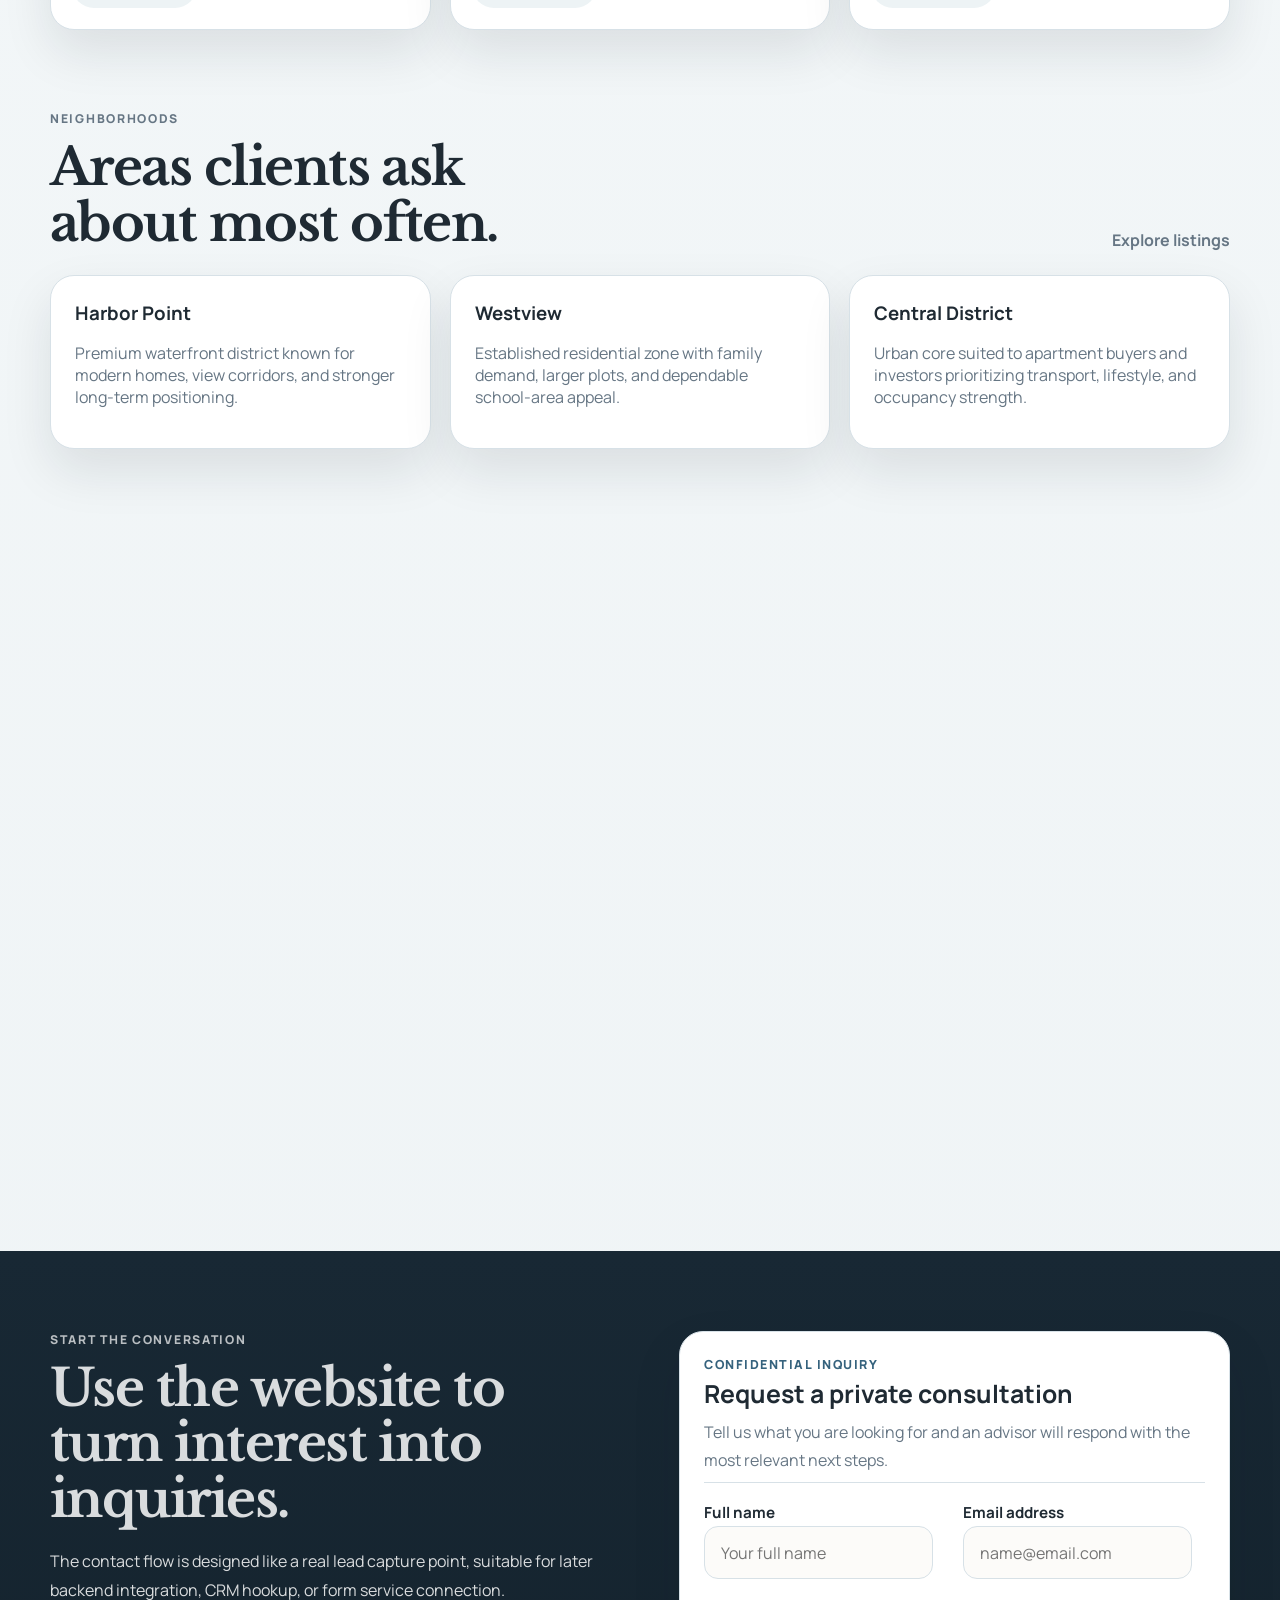
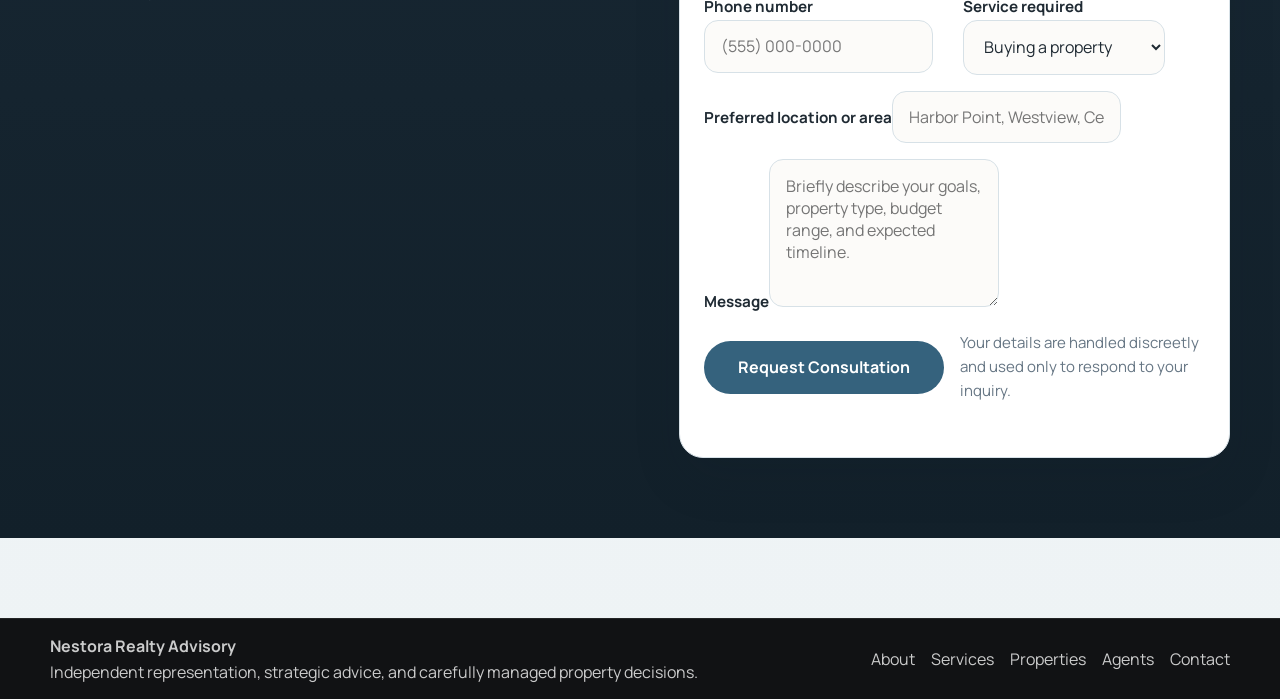
==== commit d55af2bf: "Add Supabase integration and admin dashboard" ====
--- a/index.html
+++ b/index.html
@@ -4,7 +4,7 @@
 <head>
   <meta charset="UTF-8">
   <meta name="viewport" content="width=device-width, initial-scale=1.0">
-  <title>Harbor & Hearth Realty Advisory</title>
+  <title>Nestora Realty Advisory</title>
   <meta name="description"
     content="Independent real estate advisory for buyers, sellers, and investors seeking premium residential opportunities.">
   <link rel="preconnect" href="https://fonts.googleapis.com">
@@ -26,8 +26,8 @@
     </header>
     <header class="hero-shell hero-home">
       <div class="hero-overlay"></div>
-      <nav class="nav container"><a class="brand" href="index.html"><span class="brand-badge">HH</span><span
-            class="brand-copy"><strong>Harbor & Hearth</strong><small>Realty Advisory</small></span></a><button
+      <nav class="nav container"><a class="brand" href="index.html"><span class="brand-badge">N</span><span
+            class="brand-copy"><strong>Nestora</strong><small>Realty Advisory</small></span></a><button
           class="nav-toggle" type="button" aria-expanded="false"
           aria-label="Toggle navigation"><span></span><span></span><span></span></button>
         <div class="nav-links"><a href="index.html" aria-current="page">Home</a><a href="about.html">About</a><a
@@ -39,7 +39,7 @@
         <div class="hero-copy">
           <p class="section-tag section-tag-light">Loyalty over listings</p>
           <h1>Real estate advice built for serious buyers and high-value decisions.</h1>
-          <p class="lead lead-light">Harbor & Hearth is positioned like a boutique advisory, not a volume brokerage. We
+          <p class="lead lead-light">Nestora is positioned like a boutique advisory, not a volume brokerage. We
             help clients source, evaluate, negotiate, and secure residential opportunities with calm execution and
             stronger market clarity.</p>
           <div class="hero-actions"><a class="button button-solid" href="contact.html">Book A Consultation</a><a
@@ -264,7 +264,7 @@
     </main>
     <footer class="site-footer">
       <div class="container footer-inner">
-        <div><strong>Harbor & Hearth Realty Advisory</strong>
+        <div><strong>Nestora Realty Advisory</strong>
           <p>Independent representation, strategic advice, and carefully managed property decisions.</p>
         </div>
         <div class="footer-meta"><a href="about.html">About</a><a href="services.html">Services</a><a
@@ -273,6 +273,8 @@
       </div>
     </footer>
   </div>
+  <script src="https://cdn.jsdelivr.net/npm/@supabase/supabase-js@2"></script>
+  <script src="supabase-config.js"></script>
   <script src="script.js"></script>
 </body>
 
--- a/styles.css
+++ b/styles.css
@@ -973,6 +973,176 @@
   border-top: 1px solid rgba(255, 255, 255, 0.08);
 }
 
+.admin-body {
+  min-height: 100vh;
+  background: linear-gradient(135deg, #eff5f7 0%, #f9fbfc 55%, #e8f1f5 100%);
+}
+
+.admin-shell {
+  padding: 3rem 0 5rem;
+}
+
+.admin-brand {
+  color: var(--text);
+  margin-bottom: 2.5rem;
+}
+
+.admin-brand .brand-badge {
+  background: linear-gradient(135deg, var(--navy), var(--accent-strong));
+}
+
+.admin-brand .brand-copy small {
+  color: var(--muted);
+}
+
+.admin-login {
+  width: min(100%, 520px);
+  padding: 2rem;
+  border: 1px solid var(--line);
+  border-radius: var(--radius-lg);
+  background: var(--surface);
+  box-shadow: var(--shadow);
+}
+
+.admin-login h1,
+.admin-heading h1 {
+  margin: 0;
+  font-family: "Libre Baskerville", serif;
+}
+
+.admin-login > p:not(.section-tag) {
+  color: var(--muted);
+  line-height: 1.7;
+}
+
+.admin-form {
+  display: grid;
+  grid-template-columns: repeat(2, minmax(0, 1fr));
+  gap: 1rem;
+}
+
+.admin-login .admin-form {
+  grid-template-columns: 1fr;
+  margin-top: 1.5rem;
+}
+
+.admin-form label {
+  display: flex;
+  flex-direction: column;
+  gap: 0.45rem;
+  color: var(--text);
+  font-size: 0.9rem;
+  font-weight: 700;
+}
+
+.admin-form input,
+.admin-form select,
+.admin-form textarea {
+  width: 100%;
+  min-height: 3rem;
+  padding: 0.85rem 0.95rem;
+  border: 1px solid var(--line);
+  border-radius: 12px;
+  background: #fbfcfd;
+}
+
+.admin-form textarea {
+  min-height: 8rem;
+  resize: vertical;
+}
+
+.admin-full {
+  grid-column: 1 / -1;
+}
+
+.check-row {
+  flex-direction: row !important;
+  align-items: center;
+  grid-column: 1 / -1;
+}
+
+.check-row input {
+  width: auto;
+  min-height: 0;
+}
+
+.admin-heading {
+  display: flex;
+  align-items: flex-end;
+  justify-content: space-between;
+  gap: 1rem;
+  margin-bottom: 1.5rem;
+}
+
+.button-outline-dark {
+  border-color: var(--line);
+  color: var(--text);
+  background: var(--surface);
+}
+
+.admin-grid {
+  display: grid;
+  grid-template-columns: 1.1fr 0.9fr;
+  gap: 1.25rem;
+}
+
+.admin-grid .panel-card,
+.admin-properties {
+  padding: 1.5rem;
+}
+
+.admin-data h2,
+.admin-properties h2,
+.admin-form h2 {
+  margin-top: 0;
+}
+
+.admin-properties {
+  margin-top: 1.25rem;
+}
+
+.admin-list {
+  display: grid;
+  gap: 0.75rem;
+}
+
+.admin-item {
+  display: grid;
+  gap: 0.3rem;
+  padding: 1rem;
+  border: 1px solid var(--line);
+  border-radius: 14px;
+  background: #fbfcfd;
+}
+
+.admin-item p,
+.admin-item small {
+  margin: 0;
+  color: var(--muted);
+  line-height: 1.5;
+}
+
+.admin-item-actions {
+  display: flex;
+  gap: 0.6rem;
+  margin-top: 0.4rem;
+}
+
+.admin-item-actions button {
+  border: 0;
+  border-radius: 8px;
+  padding: 0.45rem 0.7rem;
+  cursor: pointer;
+  font-weight: 700;
+  color: var(--accent-strong);
+  background: var(--surface-soft);
+}
+
+.admin-item-actions .danger-action {
+  color: #a54545;
+  background: #fdeeee;
+}
+
 .reveal {
   opacity: 0;
   transform: translateY(28px);
@@ -1055,6 +1225,10 @@
   .property-card-featured {
     transform: none;
   }
+
+  .admin-grid {
+    grid-template-columns: 1fr;
+  }
 }
 
 @media (max-width: 780px) {
@@ -1116,6 +1290,15 @@
     grid-template-columns: 1fr;
   }
 
+  .admin-form {
+    grid-template-columns: 1fr;
+  }
+
+  .admin-full,
+  .check-row {
+    grid-column: auto;
+  }
+
   .detail-gallery-grid {
     grid-template-columns: 1fr;
   }
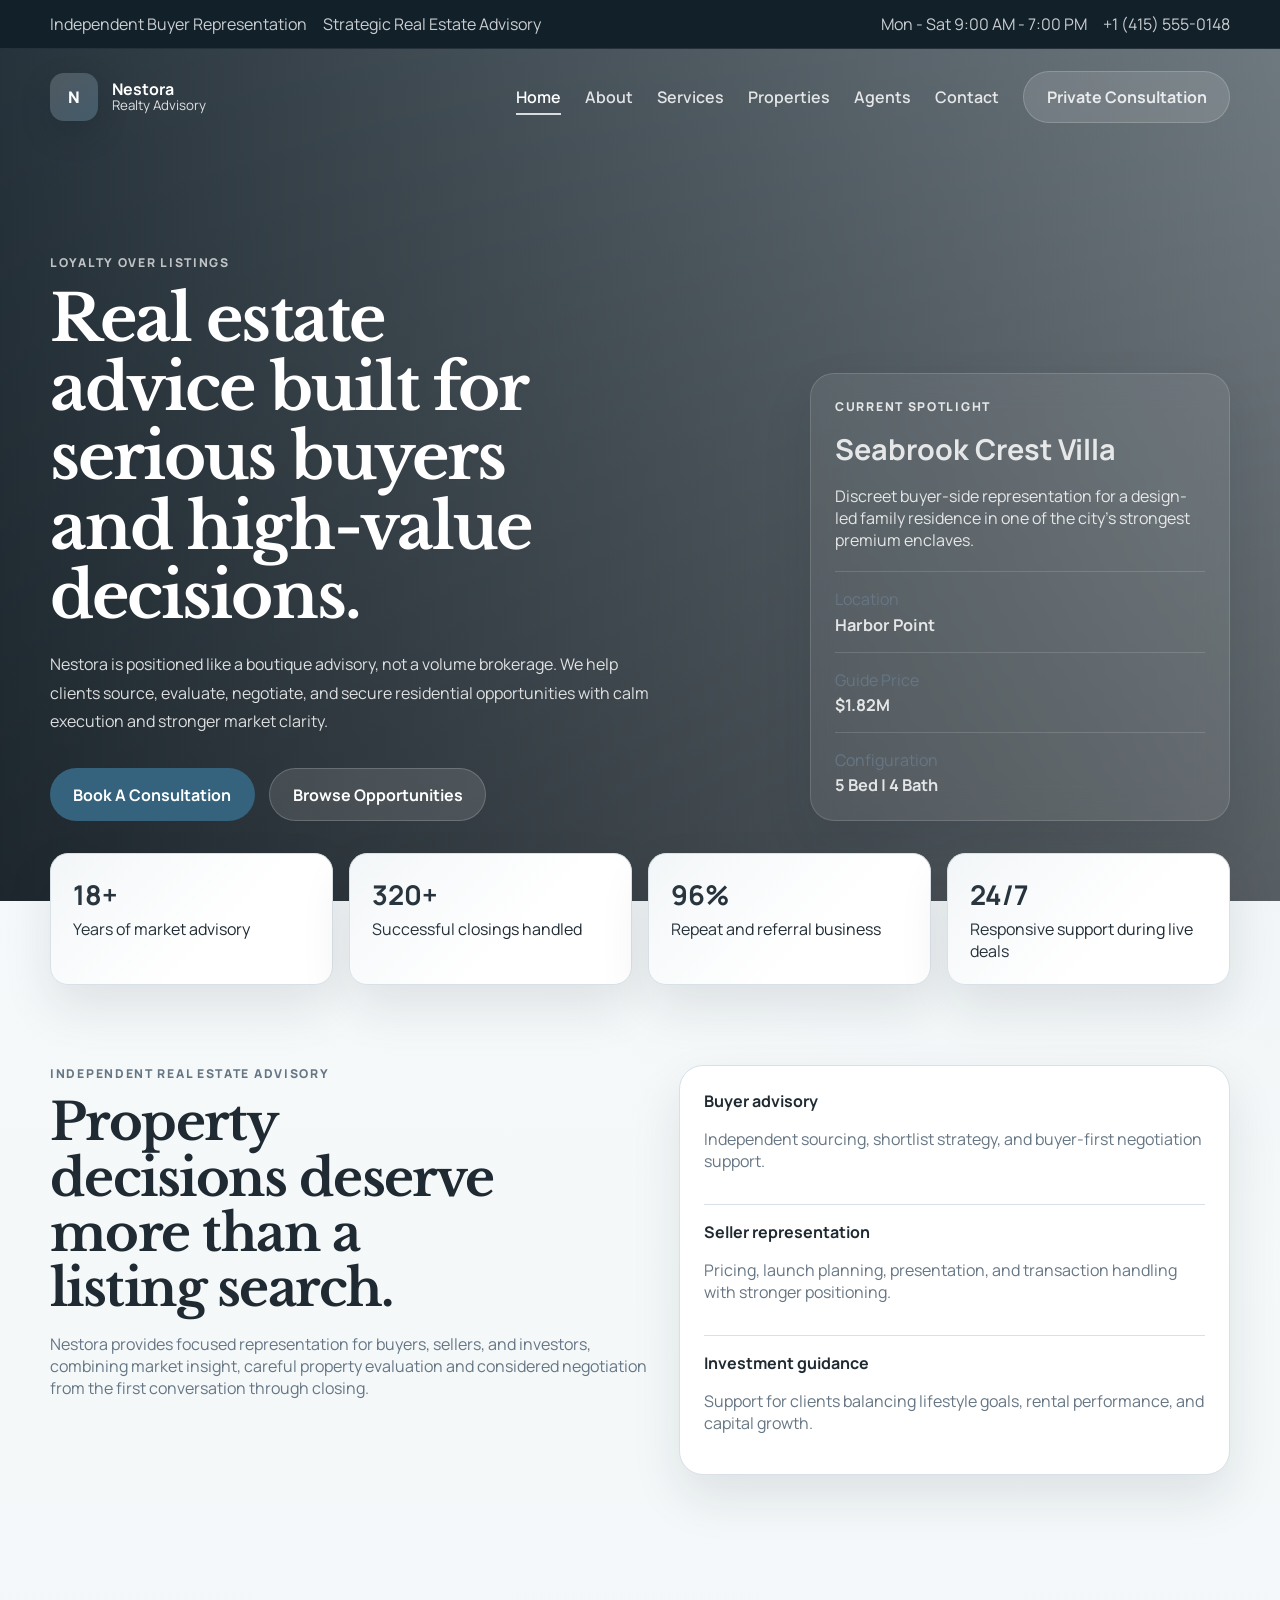
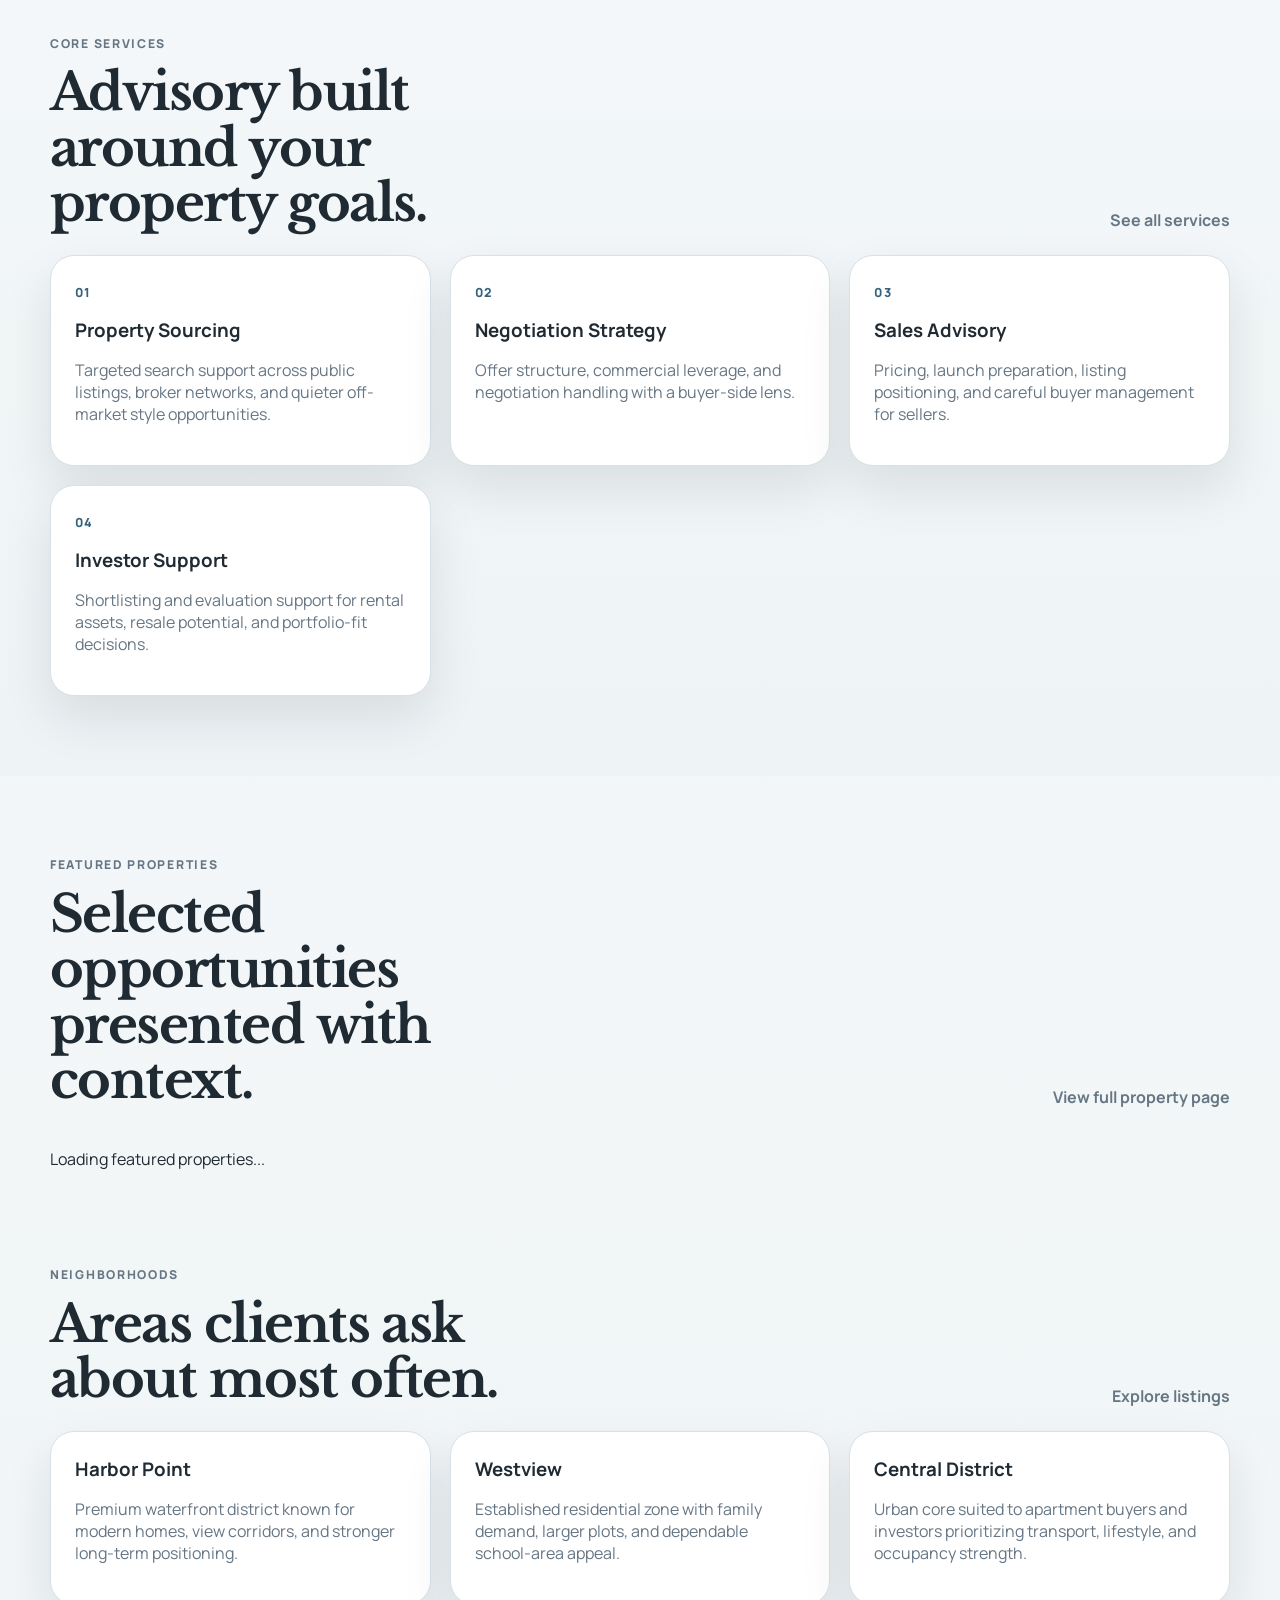
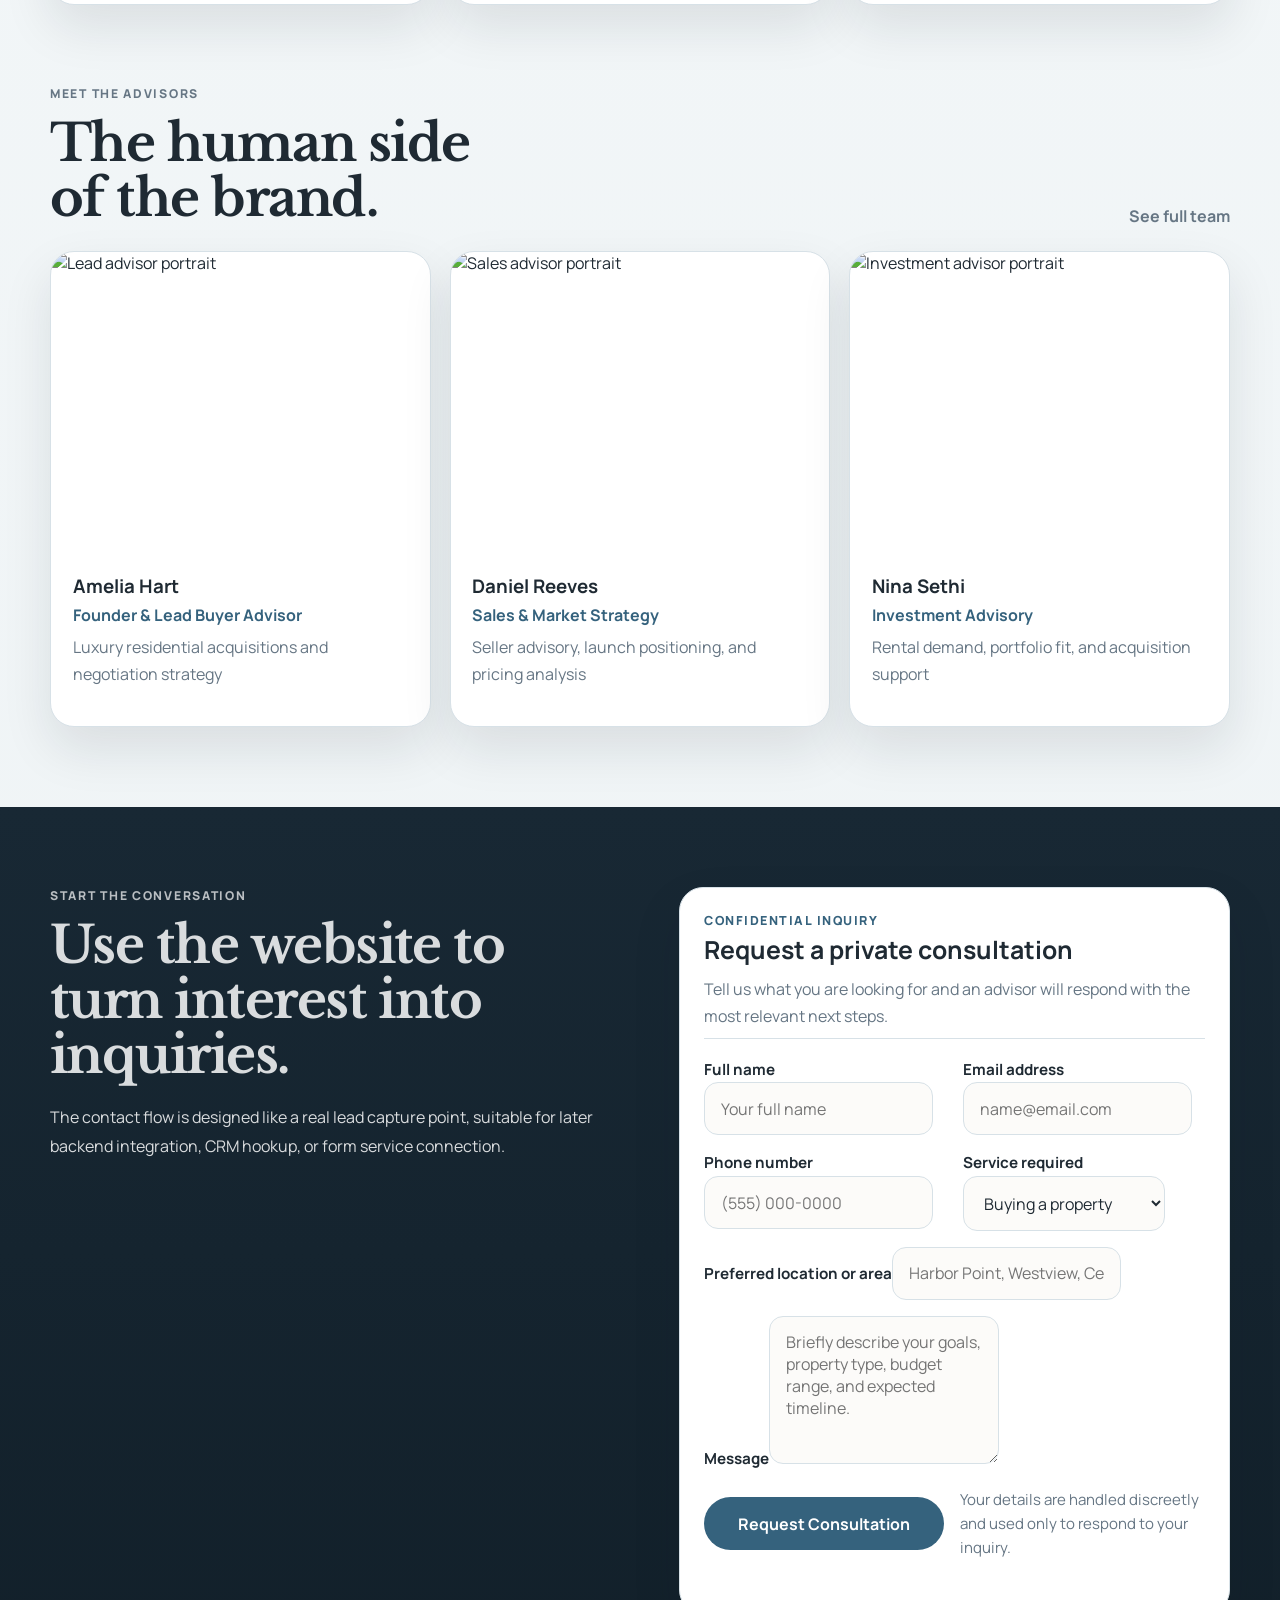
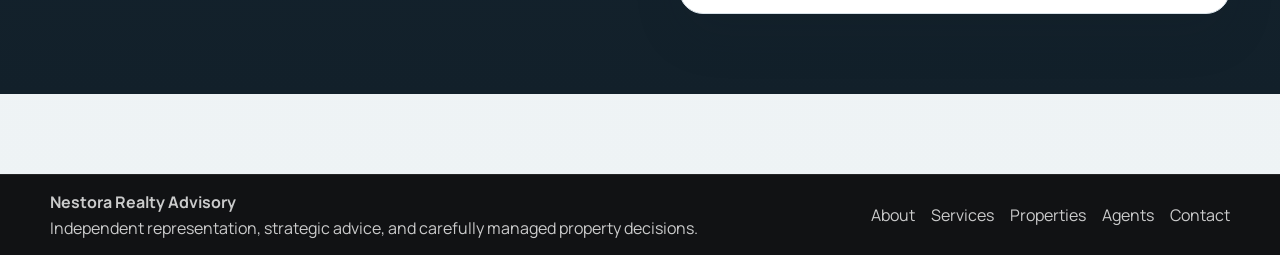
==== commit aa2870b1: "Complete Nestora website and responsive updates" ====
--- a/index.html
+++ b/index.html
@@ -4,9 +4,11 @@
 <head>
   <meta charset="UTF-8">
   <meta name="viewport" content="width=device-width, initial-scale=1.0">
-  <title>Nestora Realty Advisory</title>
-  <meta name="description"
-    content="Independent real estate advisory for buyers, sellers, and investors seeking premium residential opportunities.">
+  <title>Nestora Realty Advisory | Independent Real Estate Advisory</title>
+  <meta name="description" content="Nestora Realty Advisory provides 
+  independent buyer representation, property search, acquisition support 
+    and strategic real estate guidance.">
+  <link rel="icon" type="image/jpeg" href="favicon.jpg">
   <link rel="preconnect" href="https://fonts.googleapis.com">
   <link rel="preconnect" href="https://fonts.gstatic.com" crossorigin>
   <link
@@ -21,7 +23,7 @@
       <div class="container utility-inner">
         <div class="utility-left"><span>Independent Buyer Representation</span><span>Strategic Real Estate
             Advisory</span></div>
-        <div class="utility-right"><span>Mon - Sat 9:00 AM - 7:00 PM</span><span>(555) 240-1188</span></div>
+        <div class="utility-right"><span>Mon - Sat 9:00 AM - 7:00 PM</span><span>+1 (415) 555-0148</span></div>
       </div>
     </header>
     <header class="hero-shell hero-home">
@@ -67,10 +69,11 @@
       </section>
       <section class="section container intro-grid">
         <div class="intro-copy">
-          <p class="section-tag">Freelance-ready positioning</p>
-          <h2>A full website structure that feels credible to real clients.</h2>
-          <p>This build now presents like a fuller real estate business rather than a concept page. It includes deeper
-            property browsing, a dedicated agents page, and reusable sections a live client could realistically adopt.
+          <p class="section-tag">Independent Real Estate Advisory</p>
+          <h2>Property decisions deserve more than a listing search.</h2>
+          <p>Nestora provides focused representation for buyers, sellers, and investors,
+            combining market insight, careful property evaluation
+            and considered negotiation from the first conversation through closing.
           </p>
         </div>
         <div class="intro-panel">
@@ -90,7 +93,7 @@
           <div class="section-head">
             <div>
               <p class="section-tag">Core Services</p>
-              <h2>What clients can hire you for.</h2>
+              <h2>Advisory built around your property goals.</h2>
             </div><a class="simple-link" href="services.html">See all services</a>
           </div>
           <div class="service-grid">
@@ -122,51 +125,8 @@
             <h2>Selected opportunities presented with context.</h2>
           </div><a class="simple-link" href="properties.html">View full property page</a>
         </div>
-        <div class="property-grid">
-          <article class="property-card"><img
-              src="https://images.unsplash.com/photo-1512917774080-9991f1c4c750?auto=format&fit=crop&w=1200&q=80"
-              alt="Executive-style detached residence">
-            <div class="property-content">
-              <div class="property-topline"><span>Westview</span><strong>$845,000</strong></div>
-              <h3>Maple Grove House</h3>
-              <p>Strong family positioning, mature streetscape, landscaped grounds, and dependable resale fundamentals.
-              </p>
-              <ul class="pill-list">
-                <li>4 Beds</li>
-                <li>3 Baths</li>
-                <li>2,760 sq ft</li>
-              </ul><a class="property-link" href="property-detail.html">View details</a>
-            </div>
-          </article>
-          <article class="property-card property-card-featured"><img
-              src="https://images.unsplash.com/photo-1494526585095-c41746248156?auto=format&fit=crop&w=1200&q=80"
-              alt="Contemporary luxury property exterior">
-            <div class="property-content">
-              <div class="property-topline"><span>Harbor Point</span><strong>$1,240,000</strong></div>
-              <h3>Seabrook Contemporary</h3>
-              <p>Architecture-led premium residence with scale, natural light, and long-term capital appeal.</p>
-              <ul class="pill-list">
-                <li>5 Beds</li>
-                <li>4 Baths</li>
-                <li>3,980 sq ft</li>
-              </ul><a class="property-link" href="property-detail.html">View details</a>
-            </div>
-          </article>
-          <article class="property-card"><img
-              src="https://images.unsplash.com/photo-1505693416388-ac5ce068fe85?auto=format&fit=crop&w=1200&q=80"
-              alt="High-end city apartment interior">
-            <div class="property-content">
-              <div class="property-topline"><span>Central District</span><strong>$620,000</strong></div>
-              <h3>Parkline Apartment</h3>
-              <p>Well-located apartment suited to owner-occupiers or investors prioritizing connectivity and efficiency.
-              </p>
-              <ul class="pill-list">
-                <li>2 Beds</li>
-                <li>2 Baths</li>
-                <li>1,420 sq ft</li>
-              </ul><a class="property-link" href="property-detail.html">View details</a>
-            </div>
-          </article>
+        <div class="property-grid" data-featured-properties>
+          <p>Loading featured properties...</p>
         </div>
       </section>
       <section class="section container neighborhood-section">
--- a/styles.css
+++ b/styles.css
@@ -938,7 +938,7 @@
   gap: 1.3rem;
 }
 
-.property-detail-gallery > img {
+.property-detail-gallery>img {
   height: 440px;
   border-radius: var(--radius-lg);
   box-shadow: var(--shadow);
@@ -1010,7 +1010,7 @@
   font-family: "Libre Baskerville", serif;
 }
 
-.admin-login > p:not(.section-tag) {
+.admin-login>p:not(.section-tag) {
   color: var(--muted);
   line-height: 1.7;
 }
@@ -1179,6 +1179,7 @@
 }
 
 @media (prefers-reduced-motion: reduce) {
+
   *,
   *::before,
   *::after {
@@ -1202,6 +1203,7 @@
 }
 
 @media (max-width: 1080px) {
+
   .hero-main,
   .intro-grid,
   .insight-layout,
@@ -1232,6 +1234,7 @@
 }
 
 @media (max-width: 780px) {
+
   .utility-inner,
   .utility-left,
   .utility-right,
@@ -1317,3 +1320,213 @@
     min-width: 0;
   }
 }
+
+/* Admin inquiry details */
+.inquiry-details {
+  margin: 12px 0 16px;
+}
+
+.inquiry-details p {
+  margin: 5px 0;
+  line-height: 1.5;
+}
+
+.inquiry-details small {
+  display: block;
+  margin-top: 6px;
+}
+
+.inquiry-details strong {
+  font-weight: 700;
+  color: #183447;
+}
+
+.inquiry-admin-item .admin-item-actions {
+  margin-top: 14px;
+}
+
+/* ==============================
+   ADMIN DASHBOARD STATS
+============================== */
+
+.admin-stats {
+  display: grid;
+  grid-template-columns: repeat(4, 1fr);
+  gap: 18px;
+  margin: 28px 0 32px;
+}
+
+.admin-stat-card {
+  background: #ffffff;
+  border: 1px solid #dbe5ea;
+  border-radius: 18px;
+  padding: 22px 24px;
+  box-shadow: 0 12px 30px rgba(22, 52, 71, 0.06);
+}
+
+.admin-stat-card span {
+  display: block;
+  font-size: 14px;
+  font-weight: 600;
+  color: #687f8d;
+  margin-bottom: 10px;
+}
+
+.admin-stat-card strong {
+  display: block;
+  font-family: "Libre Baskerville", serif;
+  font-size: 32px;
+  line-height: 1;
+  color: #17384b;
+}
+
+/* Tablet */
+@media (max-width: 900px) {
+  .admin-stats {
+    grid-template-columns: repeat(2, 1fr);
+  }
+}
+
+/* Mobile */
+@media (max-width: 520px) {
+  .admin-stats {
+    grid-template-columns: 1fr;
+  }
+}
+
+/* =====================================================
+   FINAL MOBILE NAVIGATION
+   ===================================================== */
+
+@media screen and (max-width: 780px) {
+
+  /* Navigation container */
+  .nav {
+    position: relative !important;
+    z-index: 1000 !important;
+  }
+
+  /* Hamburger */
+  .nav-toggle {
+    display: flex !important;
+    flex-direction: column !important;
+    justify-content: center !important;
+    align-items: center !important;
+    gap: 5px !important;
+
+    width: 44px !important;
+    height: 44px !important;
+
+    padding: 0 !important;
+    margin: 0 !important;
+
+    border: 1px solid rgba(255, 255, 255, 0.18) !important;
+    border-radius: 12px !important;
+    background: rgba(255, 255, 255, 0.08) !important;
+
+    cursor: pointer !important;
+    position: relative !important;
+    z-index: 100001 !important;
+  }
+
+  .nav-toggle span {
+    display: block !important;
+    width: 21px !important;
+    height: 2px !important;
+    margin: 0 !important;
+
+    background: #ffffff !important;
+    border-radius: 10px !important;
+  }
+
+
+  /* ---------------------------------
+     MENU CLOSED
+     --------------------------------- */
+
+  .nav .nav-links {
+    display: none !important;
+    visibility: hidden !important;
+    opacity: 0 !important;
+    pointer-events: none !important;
+  }
+
+
+  /* ---------------------------------
+     MENU OPEN
+     --------------------------------- */
+
+  .nav .nav-links.is-open {
+    display: flex !important;
+    visibility: visible !important;
+    opacity: 1 !important;
+    pointer-events: auto !important;
+
+    position: absolute !important;
+
+    /* Opens directly underneath navbar */
+    top: calc(100% + 10px) !important;
+    left: 0 !important;
+    right: 0 !important;
+
+    width: 100% !important;
+
+    margin: 0 !important;
+    padding: 12px !important;
+
+    flex-direction: column !important;
+    align-items: stretch !important;
+    justify-content: flex-start !important;
+    gap: 3px !important;
+
+    background: rgba(12, 37, 51, 0.98) !important;
+
+    border: 1px solid rgba(255, 255, 255, 0.15) !important;
+    border-radius: 16px !important;
+
+    box-shadow:
+      0 20px 45px rgba(0, 0, 0, 0.35) !important;
+
+    z-index: 100000 !important;
+  }
+
+
+  /* Normal menu links */
+  .nav .nav-links.is-open>a:not(.button) {
+    display: block !important;
+
+    width: 100% !important;
+
+    margin: 0 !important;
+    padding: 11px 14px !important;
+
+    color: #ffffff !important;
+    text-align: left !important;
+    text-decoration: none !important;
+
+    border-radius: 9px !important;
+
+    line-height: 1.3 !important;
+  }
+
+
+  /* Hover */
+  .nav .nav-links.is-open>a:not(.button):hover {
+    background: rgba(255, 255, 255, 0.08) !important;
+  }
+
+
+  /* Private Consultation */
+  .nav .nav-links.is-open .button {
+    display: block !important;
+
+    width: 100% !important;
+
+    margin: 8px 0 0 !important;
+    padding: 12px 14px !important;
+
+    text-align: center !important;
+
+    border-radius: 999px !important;
+  }
+}
